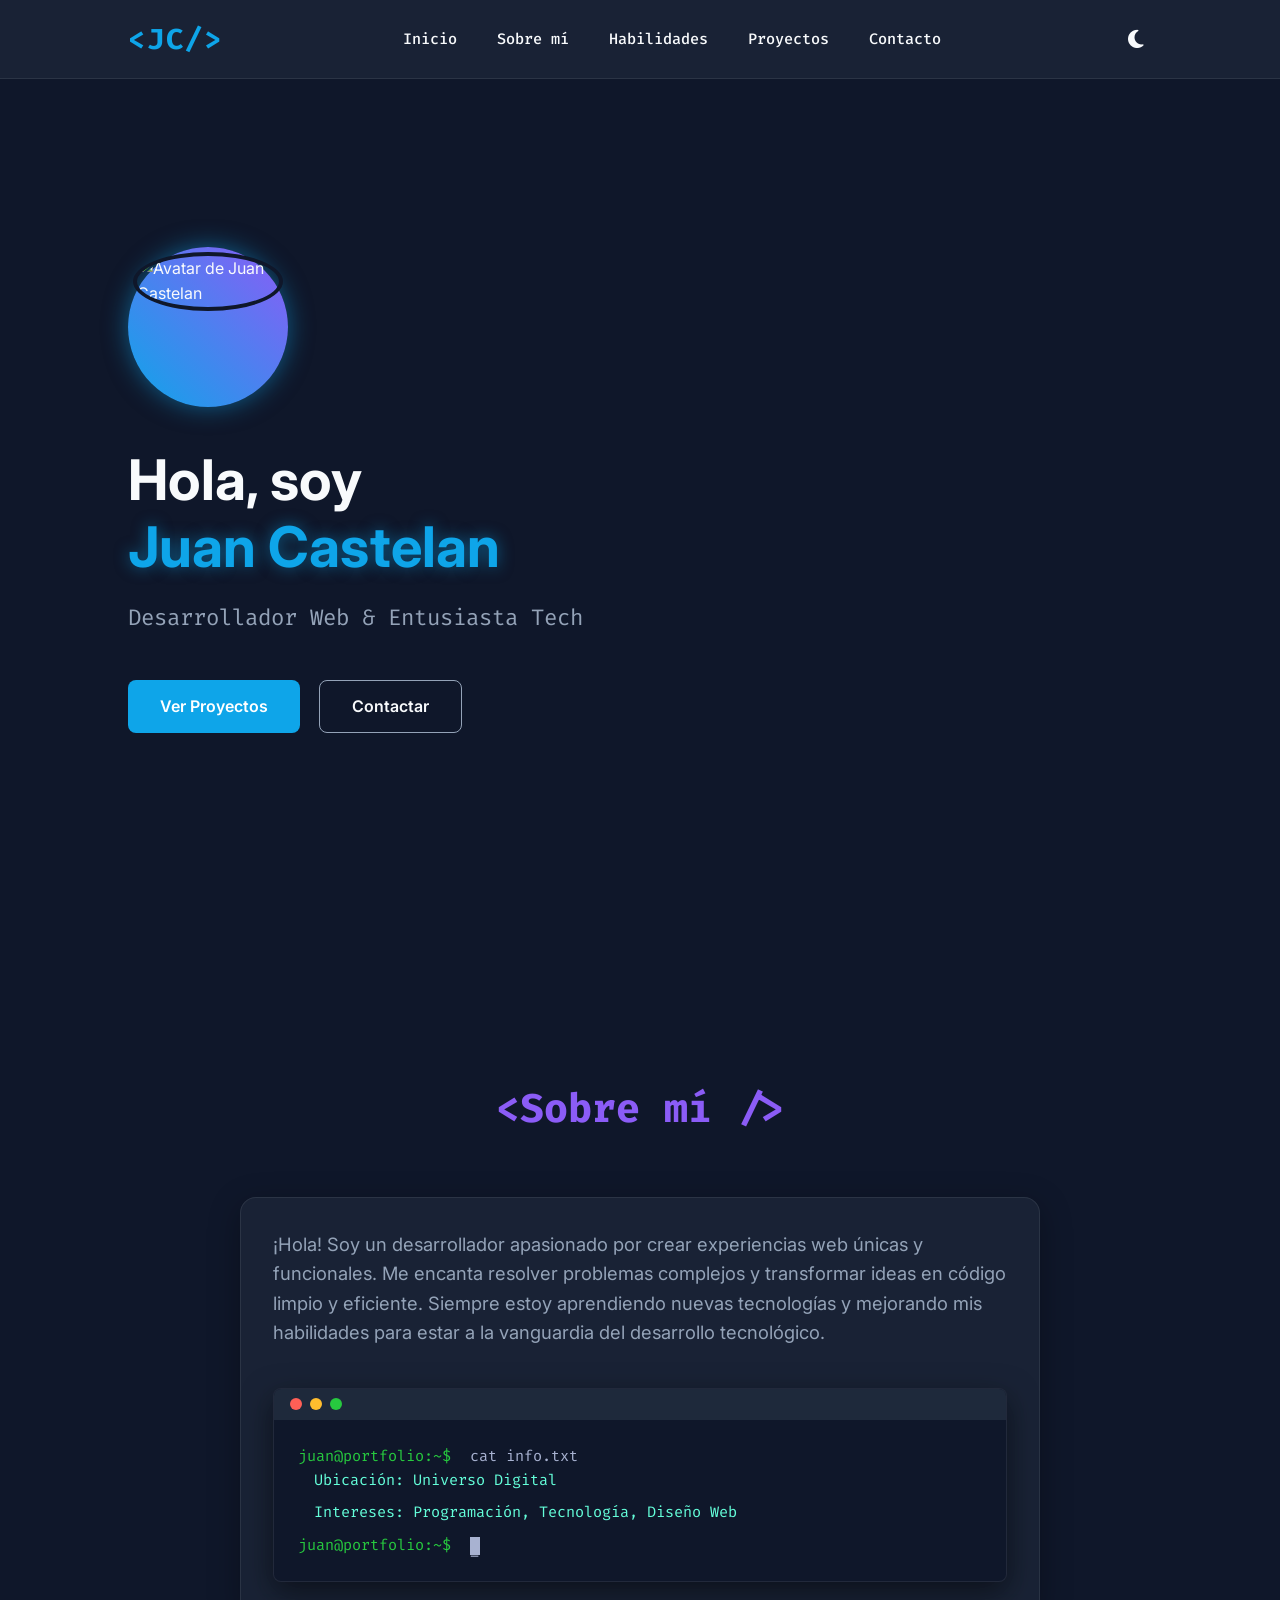
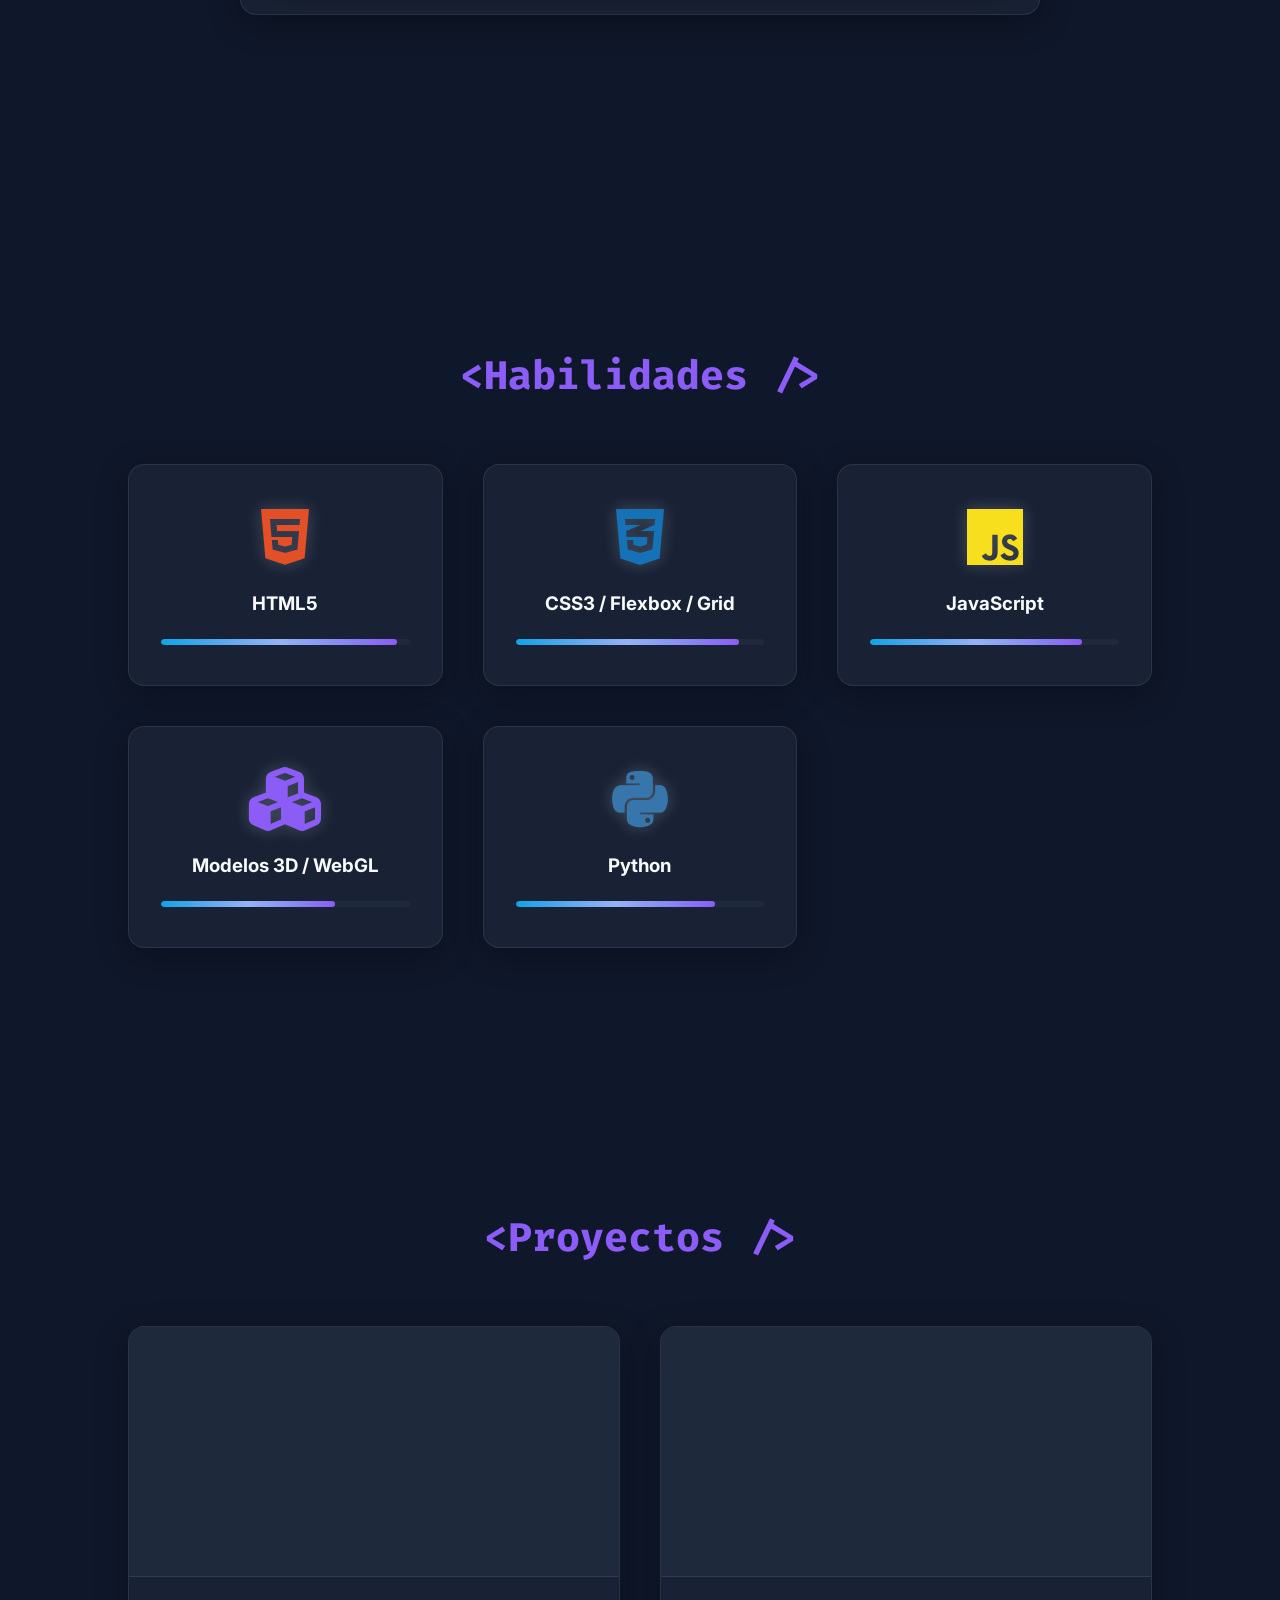
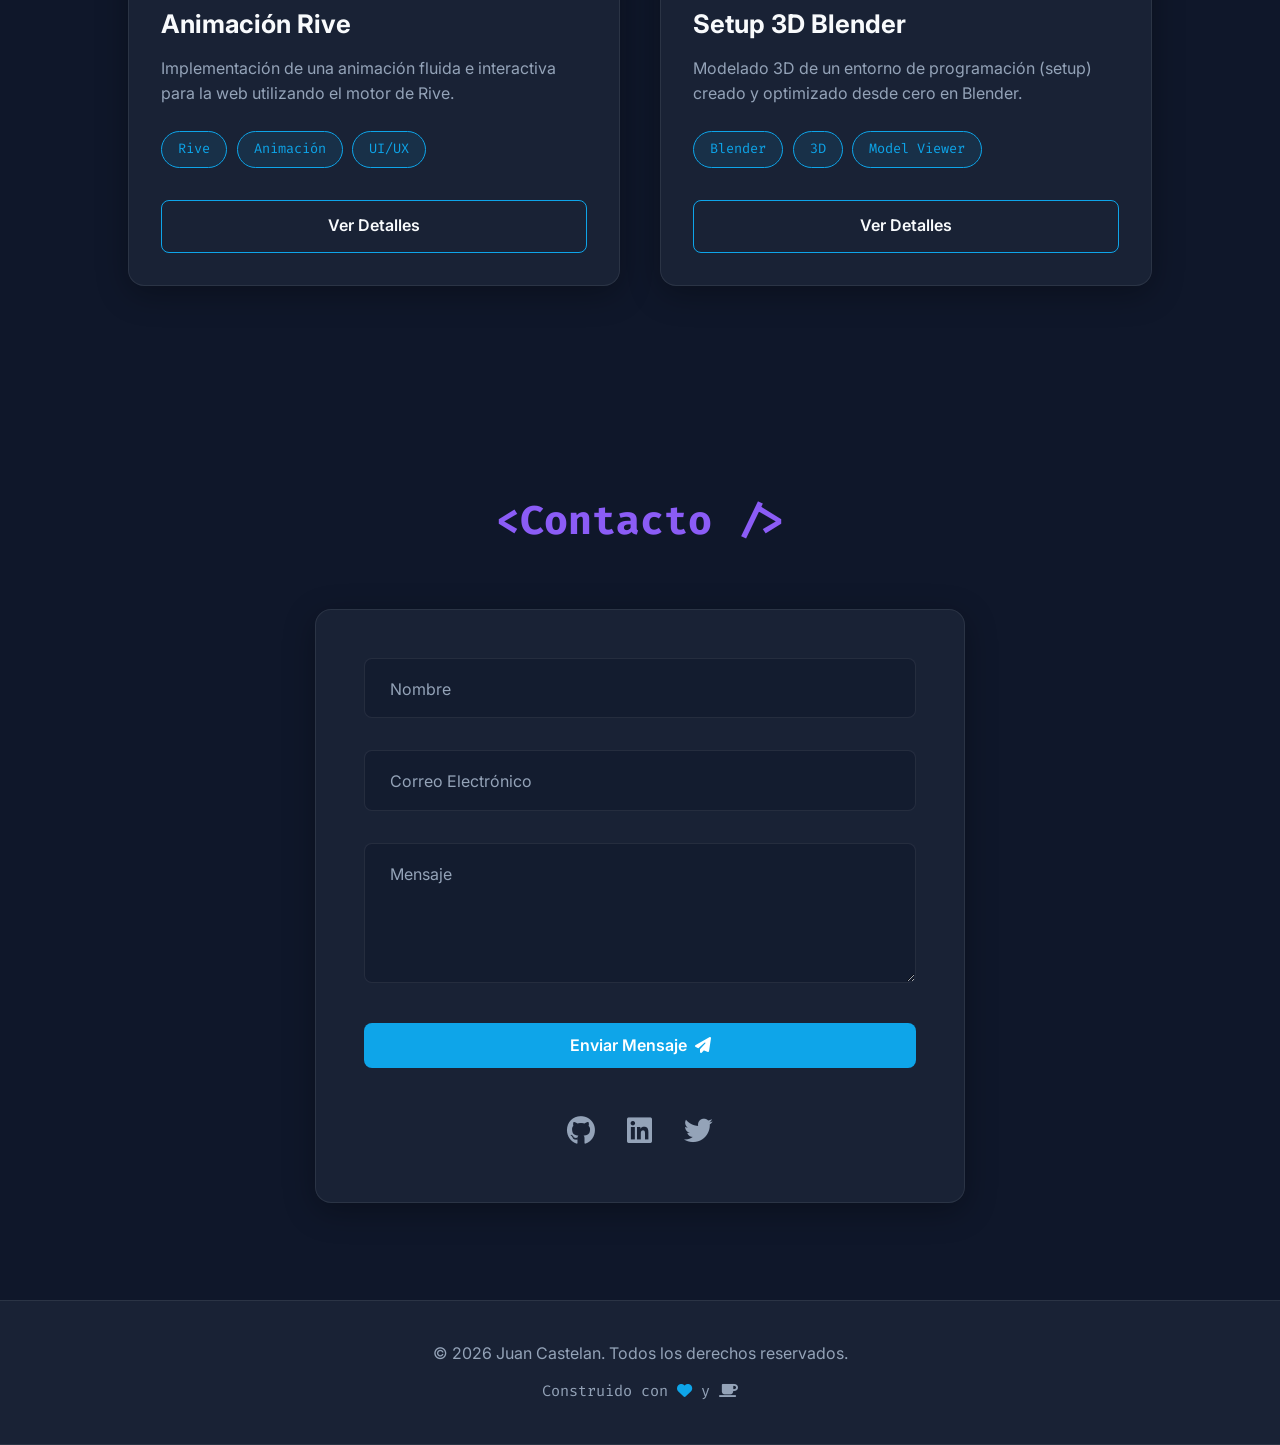
==== pagina web/index.html @ 3aab851e "15/05/2026 Dia 2" ====
<!DOCTYPE html>
<html lang="es" data-theme="dark">
<head>
    <meta charset="UTF-8">
    <meta name="viewport" content="width=device-width, initial-scale=1.0">
    <title>Juan Castelan | Portafolio</title>
    <!-- CSS -->
    <link rel="stylesheet" href="styles.css">
    <!-- Google Fonts -->
    <link href="https://fonts.googleapis.com/css2?family=Fira+Code:wght@300;400;500;700&family=Inter:wght@300;400;600;700&display=swap" rel="stylesheet">
    <!-- FontAwesome -->
    <link rel="stylesheet" href="https://cdnjs.cloudflare.com/ajax/libs/font-awesome/6.4.0/css/all.min.css">
    <!-- Model Viewer -->
    <script type="module" src="https://ajax.googleapis.com/ajax/libs/model-viewer/3.4.0/model-viewer.min.js"></script>
</head>
<body>
    <nav class="navbar glassmorphism">
        <div class="logo">
            <span class="glitch" data-text="<JC/>">&lt;JC/&gt;</span>
        </div>
        <ul class="nav-links">
            <li><a href="#inicio">Inicio</a></li>
            <li><a href="#sobre-mi">Sobre mí</a></li>
            <li><a href="#habilidades">Habilidades</a></li>
            <li><a href="#proyectos">Proyectos</a></li>
            <li><a href="#contacto">Contacto</a></li>
        </ul>
        <button id="theme-toggle" class="glow-btn" aria-label="Cambiar tema">
            <i class="fas fa-moon" id="theme-icon"></i>
        </button>
        <div class="hamburger">
            <div class="line1"></div>
            <div class="line2"></div>
            <div class="line3"></div>
        </div>
    </nav>

    <header id="inicio" class="hero">
        <div class="hero-content">
            <div class="profile-container">
                <div class="avatar-glow">
                    <!-- Espacio para el avatar de perfil -->
                    <img src="https://ui-avatars.com/api/?name=Juan+Castelan&background=0ea5e9&color=fff&size=160&bold=true" alt="Avatar de Juan Castelan" class="avatar">
                </div>
            </div>
            <h1 class="typing-text">Hola, soy <br><span class="highlight">Juan Castelan</span></h1>
            <h2 class="subtitle">Desarrollador Web & Entusiasta Tech</h2>
            <div class="hero-buttons">
                <a href="#proyectos" class="btn primary-btn glow-effect">Ver Proyectos</a>
                <a href="#contacto" class="btn secondary-btn">Contactar</a>
            </div>
        </div>
        <div class="hero-3d">
            <!-- Google Model Viewer Integrado -->
            <model-viewer 
                src="assets/3d/setup.glb" 
                alt="Un modelo 3D de un setup de programador" 
                auto-rotate 
                camera-controls 
                interaction-prompt="none"
                shadow-intensity="1"
                environment-image="neutral"
                exposure="1.2">
            </model-viewer>
        </div>
    </header>

    <main>
        <section id="sobre-mi" class="section">
            <h2 class="section-title">&lt;Sobre mí /&gt;</h2>
            <div class="about-container glass-card hover-glow">
                <p>¡Hola! Soy un desarrollador apasionado por crear experiencias web únicas y funcionales. Me encanta resolver problemas complejos y transformar ideas en código limpio y eficiente. Siempre estoy aprendiendo nuevas tecnologías y mejorando mis habilidades para estar a la vanguardia del desarrollo tecnológico.</p>
                
                <div class="terminal-window">
                    <div class="terminal-header">
                        <span class="dot red"></span>
                        <span class="dot yellow"></span>
                        <span class="dot green"></span>
                    </div>
                    <div class="terminal-body">
                        <p><span class="prompt">juan@portfolio:~$</span> cat info.txt</p>
                        <p class="output">Ubicación: Universo Digital</p>
                        <p class="output">Intereses: Programación, Tecnología, Diseño Web</p>
                        <p><span class="prompt">juan@portfolio:~$</span> <span class="cursor">_</span></p>
                    </div>
                </div>
            </div>
        </section>

        <section id="habilidades" class="section">
            <h2 class="section-title">&lt;Habilidades /&gt;</h2>
            <div class="skills-grid">
                <div class="skill-card glass-card hover-glow">
                    <i class="fab fa-html5 skill-icon" style="color: #e34f26;"></i>
                    <h3>HTML5</h3>
                    <div class="progress-bar"><div class="progress" style="width: 95%;"></div></div>
                </div>
                <div class="skill-card glass-card hover-glow">
                    <i class="fab fa-css3-alt skill-icon" style="color: #1572b6;"></i>
                    <h3>CSS3 / Flexbox / Grid</h3>
                    <div class="progress-bar"><div class="progress" style="width: 90%;"></div></div>
                </div>
                <div class="skill-card glass-card hover-glow">
                    <i class="fab fa-js skill-icon" style="color: #f7df1e;"></i>
                    <h3>JavaScript</h3>
                    <div class="progress-bar"><div class="progress" style="width: 85%;"></div></div>
                </div>
                <div class="skill-card glass-card hover-glow">
                    <i class="fas fa-cubes skill-icon" style="color: #8b5cf6;"></i>
                    <h3>Modelos 3D / WebGL</h3>
                    <div class="progress-bar"><div class="progress" style="width: 70%;"></div></div>
                </div>
                <div class="skill-card glass-card hover-glow">
                    <i class="fab fa-python skill-icon" style="color: #3776ab;"></i>
                    <h3>Python</h3>
                    <div class="progress-bar"><div class="progress" style="width: 80%;"></div></div>
                </div>
            </div>
        </section>

        <section id="proyectos" class="section">
            <h2 class="section-title">&lt;Proyectos /&gt;</h2>
            <div class="projects-grid">
                <!-- Proyecto 1: Animación Rive -->
                <article class="project-card glass-card hover-glow">
                    <div class="project-media">
                        <video autoplay loop muted playsinline class="project-video">
                            <!-- Sustituye esta ruta por la ruta real de tu video -->
                            <source src="assets/videos/animacion.mp4" type="video/mp4">
                            Tu navegador no soporta videos.
                        </video>
                    </div>
                    <div class="project-info">
                        <h3>Animación Rive</h3>
                        <p>Implementación de una animación fluida e interactiva para la web utilizando el motor de Rive.</p>
                        <div class="tags">
                            <span class="tag">Rive</span>
                            <span class="tag">Animación</span>
                            <span class="tag">UI/UX</span>
                        </div>
                        <a href="#" class="btn outline-btn glow-effect">Ver Detalles</a>
                    </div>
                </article>

                <!-- Proyecto 2: Setup 3D -->
                <article class="project-card glass-card hover-glow">
                    <div class="project-media">
                        <model-viewer 
                            src="assets/3d/Setup Juan Castelan.glb" 
                            alt="Modelo 3D de un setup hecho en Blender" 
                            auto-rotate 
                            camera-controls 
                            shadow-intensity="1"
                            class="project-3d">
                        </model-viewer>
                    </div>
                    <div class="project-info">
                        <h3>Setup 3D Blender</h3>
                        <p>Modelado 3D de un entorno de programación (setup) creado y optimizado desde cero en Blender.</p>
                        <div class="tags">
                            <span class="tag">Blender</span>
                            <span class="tag">3D</span>
                            <span class="tag">Model Viewer</span>
                        </div>
                        <a href="#" class="btn outline-btn glow-effect">Ver Detalles</a>
                    </div>
                </article>
            </div>
        </section>

        <section id="contacto" class="section">
            <h2 class="section-title">&lt;Contacto /&gt;</h2>
            <div class="contact-container glass-card hover-glow">
                <form id="contact-form" class="contact-form">
                    <div class="input-group">
                        <input type="text" id="name" required placeholder=" ">
                        <label for="name">Nombre</label>
                    </div>
                    <div class="input-group">
                        <input type="email" id="email" required placeholder=" ">
                        <label for="email">Correo Electrónico</label>
                    </div>
                    <div class="input-group">
                        <textarea id="message" rows="5" required placeholder=" "></textarea>
                        <label for="message">Mensaje</label>
                    </div>
                    <button type="submit" class="btn primary-btn glow-effect w-100">
                        <span>Enviar Mensaje</span>
                        <i class="fas fa-paper-plane"></i>
                    </button>
                </form>
                <div class="social-links">
                    <a href="#" class="social-icon hover-glow" aria-label="GitHub"><i class="fab fa-github"></i></a>
                    <a href="#" class="social-icon hover-glow" aria-label="LinkedIn"><i class="fab fa-linkedin"></i></a>
                    <a href="#" class="social-icon hover-glow" aria-label="Twitter"><i class="fab fa-twitter"></i></a>
                </div>
            </div>
        </section>
    </main>

    <footer class="footer glassmorphism">
        <p>&copy; 2026 Juan Castelan. Todos los derechos reservados.</p>
        <p class="footer-code">Construido con <i class="fas fa-heart" style="color: var(--accent-color);"></i> y <i class="fas fa-coffee"></i></p>
    </footer>

    <!-- Scripts -->
    <script src="script.js"></script>
</body>
</html>
---- pagina web/styles.css ----
/* =========================================
   Variables y Tema
   ========================================= */
:root {
    /* Tema Oscuro (Por defecto) */
    --bg-color: #0f172a;
    --bg-secondary: #1e293b;
    --text-primary: #f8fafc;
    --text-secondary: #94a3b8;
    --accent-color: #0ea5e9; /* Cyan / Neón */
    --accent-glow: rgba(14, 165, 233, 0.5);
    --secondary-accent: #8b5cf6; /* Morado Hacker */
    
    --glass-bg: rgba(30, 41, 59, 0.7);
    --glass-border: rgba(255, 255, 255, 0.08);
    
    --font-main: 'Inter', sans-serif;
    --font-code: 'Fira Code', monospace;
}

[data-theme="light"] {
    /* Tema Claro */
    --bg-color: #f8fafc;
    --bg-secondary: #e2e8f0;
    --text-primary: #0f172a;
    --text-secondary: #475569;
    --accent-color: #0284c7;
    --accent-glow: rgba(2, 132, 199, 0.3);
    --secondary-accent: #7c3aed;
    
    --glass-bg: rgba(255, 255, 255, 0.7);
    --glass-border: rgba(0, 0, 0, 0.1);
}

/* =========================================
   Reset y Base
   ========================================= */
* {
    margin: 0;
    padding: 0;
    box-sizing: border-box;
    scroll-behavior: smooth;
}

body {
    font-family: var(--font-main);
    background-color: var(--bg-color);
    color: var(--text-primary);
    line-height: 1.6;
    transition: background-color 0.4s ease, color 0.4s ease;
    overflow-x: hidden;
}

h1, h2, h3, h4, h5, h6 {
    font-weight: 700;
    line-height: 1.2;
}

a {
    text-decoration: none;
    color: inherit;
}

ul {
    list-style: none;
}

/* =========================================
   Glassmorphism y Utilidades
   ========================================= */
.glassmorphism {
    background: var(--glass-bg);
    backdrop-filter: blur(16px);
    -webkit-backdrop-filter: blur(16px);
    border-bottom: 1px solid var(--glass-border);
}

.glass-card {
    background: var(--glass-bg);
    backdrop-filter: blur(12px);
    border: 1px solid var(--glass-border);
    border-radius: 16px;
    padding: 2rem;
    box-shadow: 0 8px 32px 0 rgba(0, 0, 0, 0.3);
    transition: transform 0.3s ease, box-shadow 0.3s ease, border-color 0.3s ease;
}

.highlight {
    color: var(--accent-color);
    text-shadow: 0 0 15px var(--accent-glow);
}

.section {
    padding: 6rem 10%;
    min-height: 100vh;
    display: flex;
    flex-direction: column;
    justify-content: center;
}

.section-title {
    font-family: var(--font-code);
    font-size: 2.5rem;
    margin-bottom: 4rem;
    text-align: center;
    color: var(--secondary-accent);
}

.hover-glow:hover {
    transform: translateY(-5px);
    box-shadow: 0 10px 30px var(--accent-glow);
    border-color: var(--accent-color);
}

/* =========================================
   Navegación
   ========================================= */
.navbar {
    position: fixed;
    top: 0;
    left: 0;
    width: 100%;
    display: flex;
    justify-content: space-between;
    align-items: center;
    padding: 1rem 10%;
    z-index: 1000;
}

.logo {
    font-family: var(--font-code);
    font-size: 1.8rem;
    font-weight: 700;
    color: var(--accent-color);
    letter-spacing: 2px;
}

.nav-links {
    display: flex;
    gap: 2.5rem;
}

.nav-links li a {
    font-weight: 500;
    position: relative;
    transition: color 0.3s ease;
    font-family: var(--font-code);
    font-size: 0.95rem;
}

.nav-links li a::after {
    content: '';
    position: absolute;
    width: 0;
    height: 2px;
    bottom: -6px;
    left: 0;
    background-color: var(--accent-color);
    transition: width 0.3s ease;
    box-shadow: 0 0 8px var(--accent-glow);
}

.nav-links li a:hover::after {
    width: 100%;
}

.nav-links li a:hover {
    color: var(--accent-color);
}

.glow-btn {
    background: transparent;
    border: none;
    color: var(--text-primary);
    font-size: 1.3rem;
    cursor: pointer;
    padding: 0.5rem;
    border-radius: 50%;
    transition: all 0.3s ease;
    display: flex;
    align-items: center;
    justify-content: center;
}

.glow-btn:hover {
    color: var(--accent-color);
    text-shadow: 0 0 15px var(--accent-glow);
    transform: scale(1.15);
}

.hamburger {
    display: none;
    cursor: pointer;
}

.hamburger div {
    width: 25px;
    height: 3px;
    background-color: var(--text-primary);
    margin: 5px;
    transition: all 0.3s ease;
    border-radius: 2px;
}

/* =========================================
   Hero Section
   ========================================= */
.hero {
    min-height: 100vh;
    display: grid;
    grid-template-columns: 1fr 1fr;
    align-items: center;
    padding: 0 10%;
    padding-top: 80px;
    gap: 2rem;
}

.hero-content {
    display: flex;
    flex-direction: column;
    gap: 1.5rem;
    z-index: 2;
}

.profile-container {
    margin-bottom: 1rem;
}

.avatar-glow {
    width: 160px;
    height: 160px;
    border-radius: 50%;
    padding: 5px;
    background: linear-gradient(45deg, var(--accent-color), var(--secondary-accent));
    box-shadow: 0 0 25px var(--accent-glow);
    animation: pulseGlow 3s infinite alternate;
}

.avatar {
    width: 100%;
    height: 100%;
    border-radius: 50%;
    object-fit: cover;
    border: 4px solid var(--bg-color);
}

.typing-text {
    font-size: 3.5rem;
    line-height: 1.2;
}

.subtitle {
    font-size: 1.4rem;
    color: var(--text-secondary);
    font-weight: 400;
    font-family: var(--font-code);
}

.hero-buttons {
    display: flex;
    gap: 1.2rem;
    margin-top: 1.5rem;
}

.btn {
    padding: 0.8rem 2rem;
    border-radius: 8px;
    font-weight: 600;
    font-family: var(--font-main);
    cursor: pointer;
    transition: all 0.3s ease;
    text-align: center;
    border: none;
    display: inline-flex;
    align-items: center;
    justify-content: center;
    gap: 0.5rem;
    font-size: 1rem;
}

.primary-btn {
    background-color: var(--accent-color);
    color: #fff;
}

.glow-effect:hover {
    box-shadow: 0 0 20px var(--accent-glow), 0 0 40px var(--accent-glow);
    transform: translateY(-3px);
}

.secondary-btn {
    background-color: transparent;
    color: var(--text-primary);
    border: 1px solid var(--text-secondary);
}

.secondary-btn:hover {
    border-color: var(--accent-color);
    color: var(--accent-color);
    box-shadow: inset 0 0 10px var(--accent-glow);
}

.hero-3d {
    width: 100%;
    height: 550px;
    position: relative;
    border-radius: 20px;
}

model-viewer {
    width: 100%;
    height: 100%;
    --poster-color: transparent;
    border-radius: 20px;
    outline: none;
}

/* =========================================
   Sobre mí
   ========================================= */
.about-container {
    max-width: 800px;
    margin: 0 auto;
    font-size: 1.15rem;
    color: var(--text-secondary);
}

.terminal-window {
    margin-top: 2.5rem;
    background-color: #0f172a;
    border-radius: 8px;
    overflow: hidden;
    border: 1px solid var(--glass-border);
    font-family: var(--font-code);
    box-shadow: 0 10px 30px rgba(0,0,0,0.5);
}

.terminal-header {
    background-color: #1e293b;
    padding: 0.6rem 1rem;
    display: flex;
    gap: 8px;
}

.dot {
    width: 12px;
    height: 12px;
    border-radius: 50%;
}
.dot.red { background-color: #ff5f56; }
.dot.yellow { background-color: #ffbd2e; }
.dot.green { background-color: #27c93f; }

.terminal-body {
    padding: 1.5rem;
    font-size: 0.95rem;
    color: #a8b2d1;
}

.prompt {
    color: #27c93f;
    margin-right: 10px;
}

.output {
    margin-left: 1rem;
    color: #64ffda;
    margin-bottom: 0.5rem;
}

.cursor {
    display: inline-block;
    width: 10px;
    height: 1.2em;
    background-color: #a8b2d1;
    vertical-align: middle;
    animation: blink 1s step-end infinite;
}

/* =========================================
   Habilidades
   ========================================= */
.skills-grid {
    display: grid;
    grid-template-columns: repeat(auto-fit, minmax(240px, 1fr));
    gap: 2.5rem;
}

.skill-card {
    text-align: center;
    padding: 2.5rem 2rem;
}

.skill-icon {
    font-size: 4rem;
    margin-bottom: 1.5rem;
    filter: drop-shadow(0 0 8px rgba(255,255,255,0.2));
}

.progress-bar {
    width: 100%;
    height: 6px;
    background-color: var(--bg-secondary);
    border-radius: 4px;
    margin-top: 1.5rem;
    overflow: hidden;
}

.progress {
    height: 100%;
    background: linear-gradient(90deg, var(--accent-color), var(--secondary-accent));
    border-radius: 4px;
    position: relative;
}

.progress::after {
    content: '';
    position: absolute;
    top: 0;
    right: 0;
    bottom: 0;
    left: 0;
    background: linear-gradient(90deg, transparent, rgba(255,255,255,0.4), transparent);
    animation: shimmer 2s infinite;
}

/* =========================================
   Proyectos
   ========================================= */
.projects-grid {
    display: grid;
    grid-template-columns: repeat(auto-fit, minmax(320px, 1fr));
    gap: 2.5rem;
}

.project-card {
    overflow: hidden;
    padding: 0;
    display: flex;
    flex-direction: column;
}

.project-media {
    height: 250px;
    background: var(--bg-secondary);
    border-bottom: 1px solid var(--glass-border);
    position: relative;
    overflow: hidden;
}

.project-video {
    width: 100%;
    height: 100%;
    object-fit: cover;
}

.project-3d {
    width: 100%;
    height: 100%;
    --poster-color: transparent;
    outline: none;
}

.project-info {
    padding: 2rem;
    display: flex;
    flex-direction: column;
    flex-grow: 1;
}

.project-info h3 {
    font-size: 1.6rem;
    margin-bottom: 1rem;
    color: var(--text-primary);
}

.project-info p {
    color: var(--text-secondary);
    margin-bottom: 1.5rem;
    flex-grow: 1;
}

.tags {
    display: flex;
    flex-wrap: wrap;
    gap: 0.6rem;
    margin-bottom: 2rem;
}

.tag {
    background-color: rgba(14, 165, 233, 0.1);
    color: var(--accent-color);
    padding: 0.4rem 1rem;
    border-radius: 20px;
    font-size: 0.85rem;
    font-family: var(--font-code);
    border: 1px solid var(--accent-color);
}

.outline-btn {
    background: transparent;
    color: var(--text-primary);
    border: 1px solid var(--accent-color);
    width: 100%;
}

.outline-btn:hover {
    background-color: var(--accent-color);
    color: #fff;
}

/* =========================================
   Contacto
   ========================================= */
.contact-container {
    max-width: 650px;
    margin: 0 auto;
    width: 100%;
    padding: 3rem;
}

.contact-form {
    display: flex;
    flex-direction: column;
    gap: 2rem;
}

.input-group {
    position: relative;
}

.input-group input,
.input-group textarea {
    width: 100%;
    padding: 1.2rem;
    background-color: rgba(15, 23, 42, 0.5);
    border: 1px solid var(--glass-border);
    border-radius: 8px;
    color: var(--text-primary);
    font-family: var(--font-main);
    font-size: 1rem;
    transition: all 0.3s ease;
}

.input-group input:focus,
.input-group textarea:focus {
    outline: none;
    border-color: var(--accent-color);
    box-shadow: 0 0 15px var(--accent-glow);
    background-color: var(--bg-color);
}

.input-group label {
    position: absolute;
    left: 1.2rem;
    top: 1.2rem;
    color: var(--text-secondary);
    transition: all 0.3s ease;
    pointer-events: none;
    background-color: transparent;
    padding: 0 0.4rem;
}

.input-group input:focus ~ label,
.input-group input:not(:placeholder-shown) ~ label,
.input-group textarea:focus ~ label,
.input-group textarea:not(:placeholder-shown) ~ label {
    top: -0.6rem;
    left: 1rem;
    font-size: 0.85rem;
    color: var(--accent-color);
    background-color: var(--bg-color);
    border-radius: 4px;
}

.w-100 {
    width: 100%;
}

.social-links {
    display: flex;
    justify-content: center;
    gap: 2rem;
    margin-top: 2.5rem;
}

.social-icon {
    font-size: 1.8rem;
    color: var(--text-secondary);
    transition: all 0.3s ease;
}

.social-icon:hover {
    color: var(--accent-color);
    transform: translateY(-3px);
    text-shadow: 0 0 10px var(--accent-glow);
}

/* =========================================
   Footer
   ========================================= */
.footer {
    text-align: center;
    padding: 2.5rem;
    border-top: 1px solid var(--glass-border);
    color: var(--text-secondary);
}

.footer-code {
    font-family: var(--font-code);
    margin-top: 0.8rem;
    font-size: 0.95rem;
}

/* =========================================
   Animaciones
   ========================================= */
@keyframes pulseGlow {
    0% { box-shadow: 0 0 15px var(--accent-glow); }
    100% { box-shadow: 0 0 35px var(--accent-glow), 0 0 50px var(--secondary-accent); }
}

@keyframes blink {
    50% { opacity: 0; }
}

@keyframes shimmer {
    0% { transform: translateX(-100%); }
    100% { transform: translateX(100%); }
}

/* =========================================
   Responsive
   ========================================= */
@media screen and (max-width: 1024px) {
    .section {
        padding: 5rem 5%;
    }
    
    .hero {
        padding: 0 5%;
        padding-top: 100px;
        grid-template-columns: 1fr;
        text-align: center;
        gap: 0;
    }

    .hero-content {
        align-items: center;
    }

    .hero-buttons {
        justify-content: center;
    }

    .hero-3d {
        height: 450px;
        margin-top: 2rem;
    }
}

@media screen and (max-width: 768px) {
    .nav-links {
        position: fixed;
        right: 0px;
        height: 100vh;
        top: 0;
        background: var(--glass-bg);
        backdrop-filter: blur(20px);
        -webkit-backdrop-filter: blur(20px);
        display: flex;
        flex-direction: column;
        align-items: center;
        width: 70%;
        transform: translateX(100%);
        transition: transform 0.4s cubic-bezier(0.4, 0, 0.2, 1);
        padding-top: 120px;
        border-left: 1px solid var(--glass-border);
    }

    .nav-links.active {
        transform: translateX(0%);
    }

    .hamburger {
        display: block;
        z-index: 1001;
    }

    .hamburger.active .line1 {
        transform: rotate(-45deg) translate(-5px, 6px);
    }

    .hamburger.active .line2 {
        opacity: 0;
    }

    .hamburger.active .line3 {
        transform: rotate(45deg) translate(-5px, -6px);
    }

    .typing-text {
        font-size: 2.5rem;
    }
    
    .section-title {
        font-size: 2rem;
    }
    
    .contact-container {
        padding: 1.5rem;
    }
}
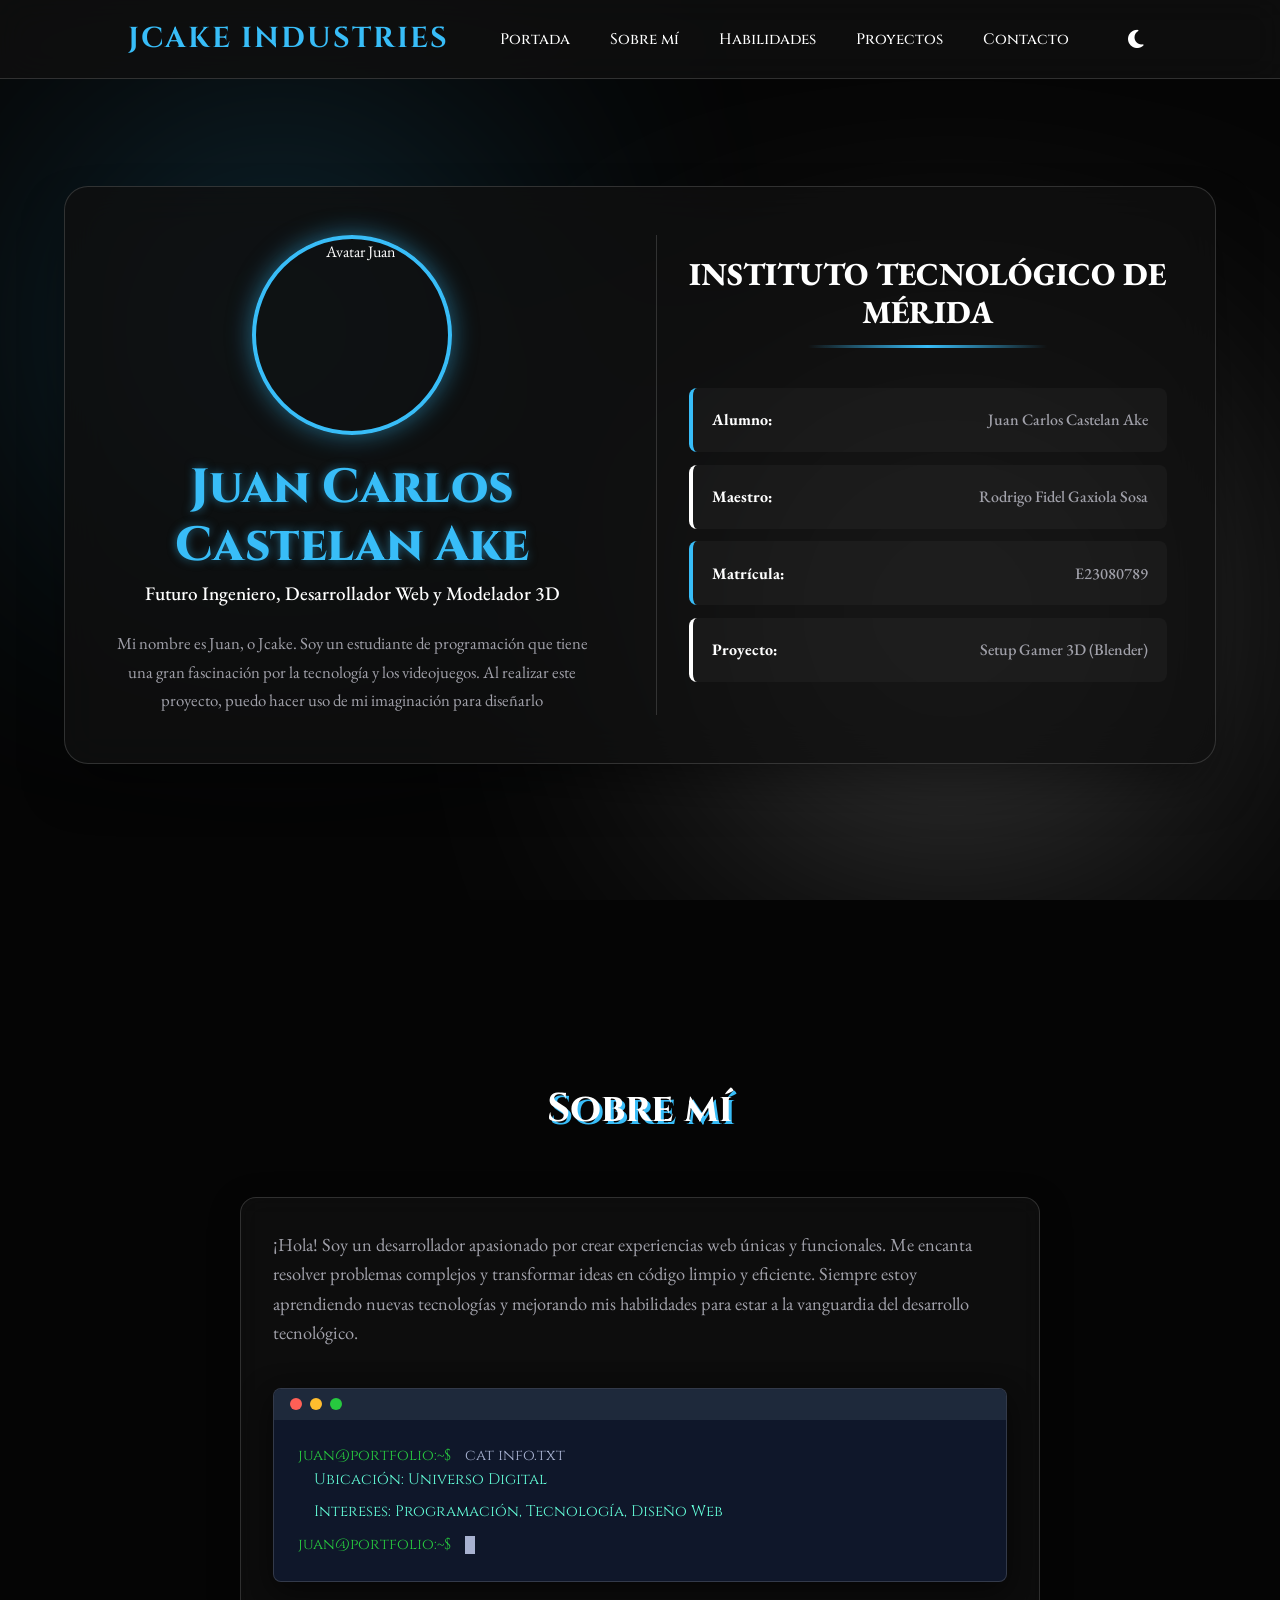
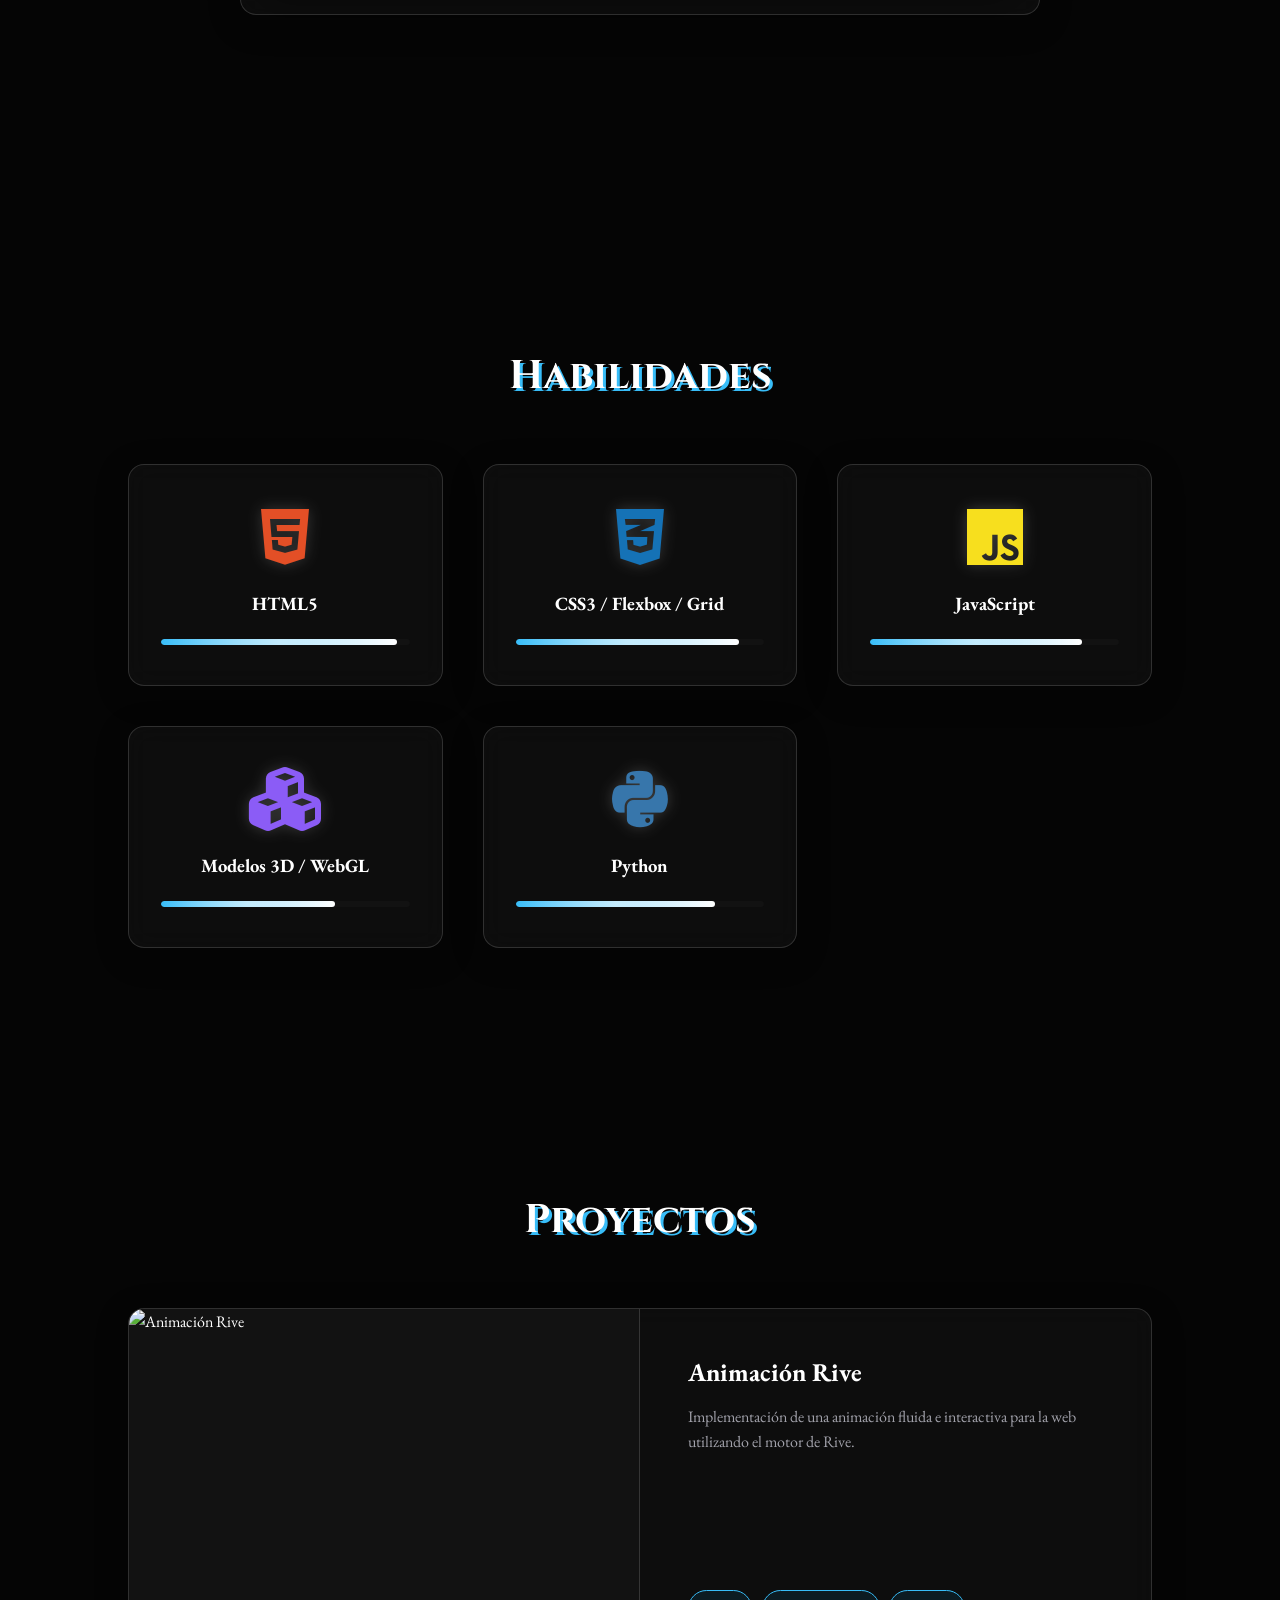
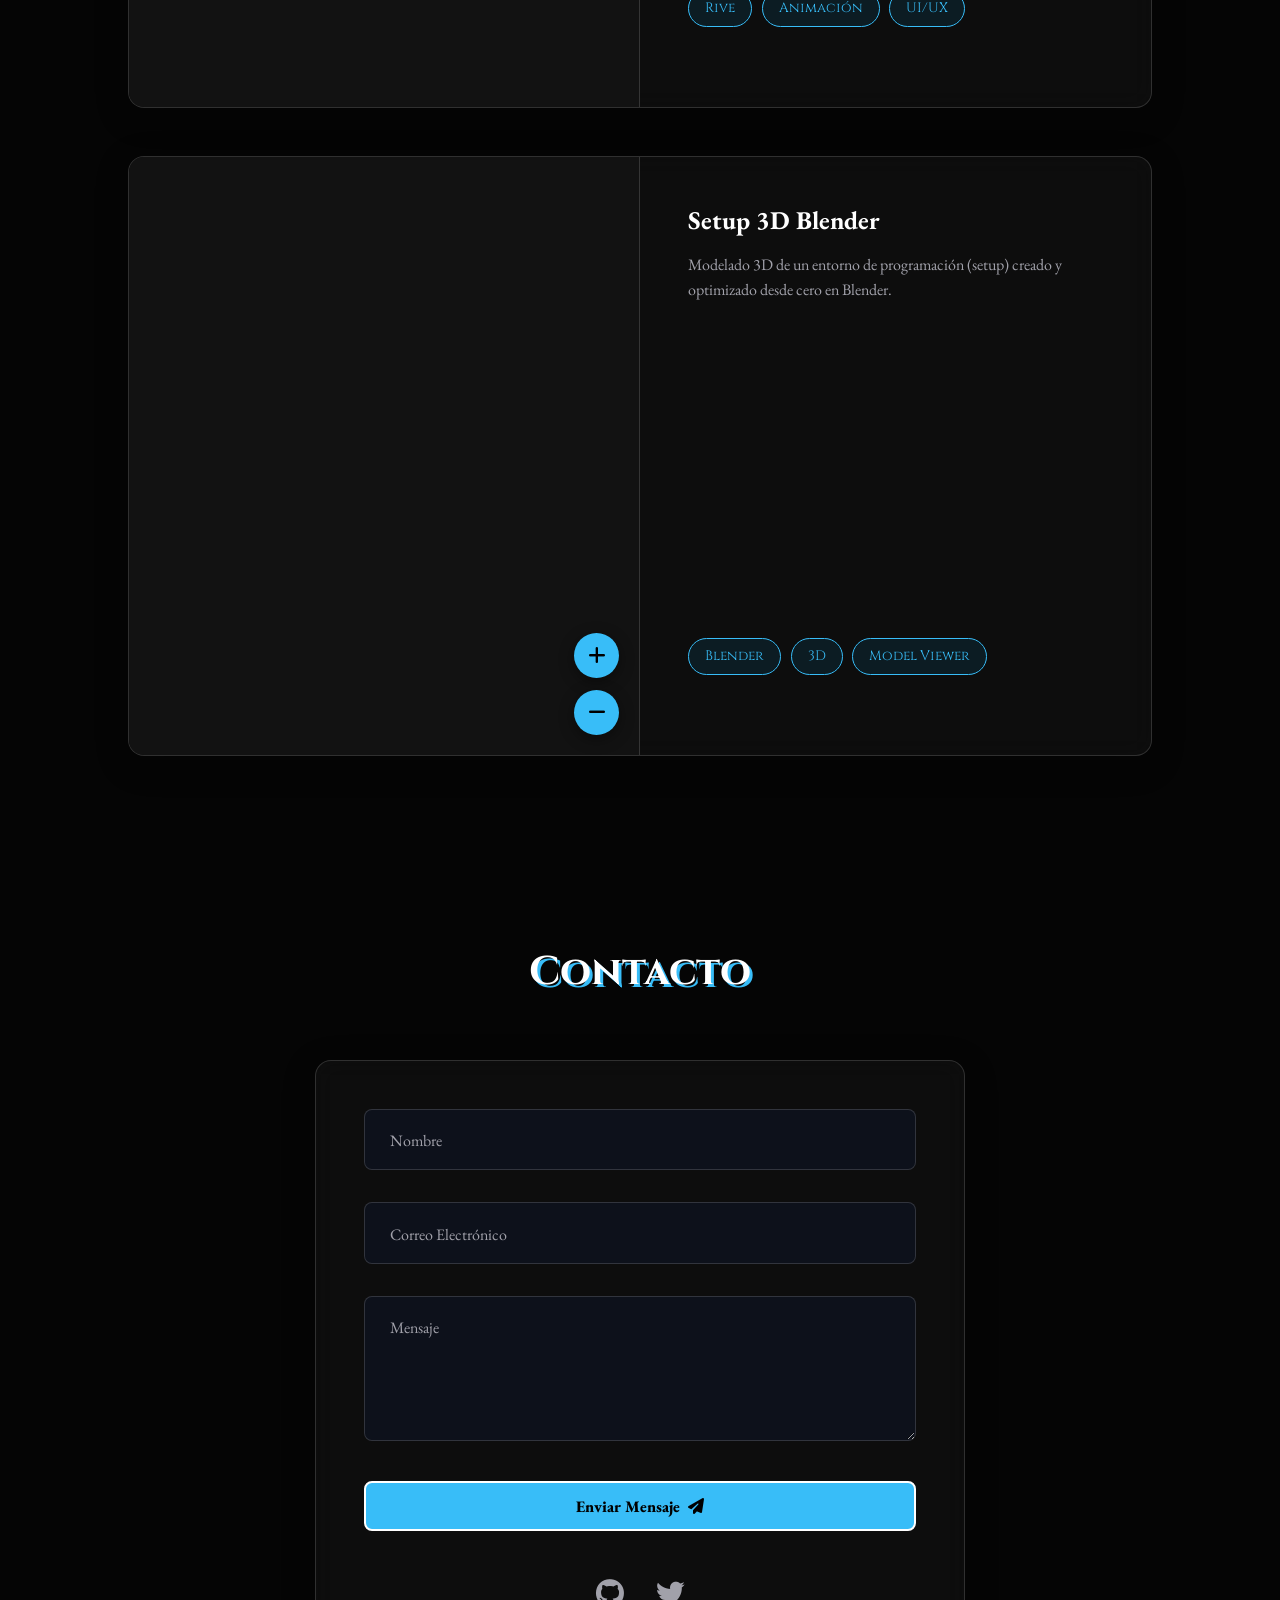
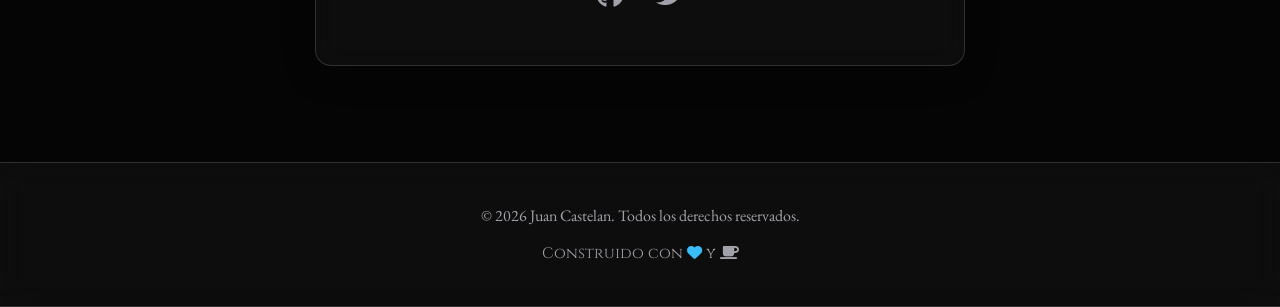
==== commit b3ede4b7: "16/05/2026 Dia 3" ====
--- a/pagina web/index.html
+++ b/pagina web/index.html
@@ -1,25 +1,36 @@
 <!DOCTYPE html>
 <html lang="es" data-theme="dark">
+
 <head>
     <meta charset="UTF-8">
     <meta name="viewport" content="width=device-width, initial-scale=1.0">
-    <title>Juan Castelan | Portafolio</title>
+    <title>JCAKE Industries</title>
     <!-- CSS -->
     <link rel="stylesheet" href="styles.css">
     <!-- Google Fonts -->
-    <link href="https://fonts.googleapis.com/css2?family=Fira+Code:wght@300;400;500;700&family=Inter:wght@300;400;600;700&display=swap" rel="stylesheet">
+    <link
+        href="https://fonts.googleapis.com/css2?family=Cinzel:wght@400;600;700;800&family=EB+Garamond:ital,wght@0,400;0,500;0,600;0,700;1,400&display=swap"
+        rel="stylesheet">
     <!-- FontAwesome -->
     <link rel="stylesheet" href="https://cdnjs.cloudflare.com/ajax/libs/font-awesome/6.4.0/css/all.min.css">
-    <!-- Model Viewer -->
-    <script type="module" src="https://ajax.googleapis.com/ajax/libs/model-viewer/3.4.0/model-viewer.min.js"></script>
+    <!-- Import Map para Three.js -->
+    <script type="importmap">
+      {
+        "imports": {
+          "three": "https://unpkg.com/three@0.160.0/build/three.module.js",
+          "three/addons/": "https://unpkg.com/three@0.160.0/examples/jsm/"
+        }
+      }
+    </script>
 </head>
+
 <body>
     <nav class="navbar glassmorphism">
         <div class="logo">
-            <span class="glitch" data-text="<JC/>">&lt;JC/&gt;</span>
+            <span class="glitch" data-text="JCAKE INDUSTRIES">JCAKE INDUSTRIES</span>
         </div>
         <ul class="nav-links">
-            <li><a href="#inicio">Inicio</a></li>
+            <li><a href="#portada">Portada</a></li>
             <li><a href="#sobre-mi">Sobre mí</a></li>
             <li><a href="#habilidades">Habilidades</a></li>
             <li><a href="#proyectos">Proyectos</a></li>
@@ -35,42 +46,53 @@
         </div>
     </nav>
 
-    <header id="inicio" class="hero">
-        <div class="hero-content">
-            <div class="profile-container">
-                <div class="avatar-glow">
-                    <!-- Espacio para el avatar de perfil -->
-                    <img src="https://ui-avatars.com/api/?name=Juan+Castelan&background=0ea5e9&color=fff&size=160&bold=true" alt="Avatar de Juan Castelan" class="avatar">
-                </div>
-            </div>
-            <h1 class="typing-text">Hola, soy <br><span class="highlight">Juan Castelan</span></h1>
-            <h2 class="subtitle">Desarrollador Web & Entusiasta Tech</h2>
-            <div class="hero-buttons">
-                <a href="#proyectos" class="btn primary-btn glow-effect">Ver Proyectos</a>
-                <a href="#contacto" class="btn secondary-btn">Contactar</a>
-            </div>
-        </div>
-        <div class="hero-3d">
-            <!-- Google Model Viewer Integrado -->
-            <model-viewer 
-                src="assets/3d/setup.glb" 
-                alt="Un modelo 3D de un setup de programador" 
-                auto-rotate 
-                camera-controls 
-                interaction-prompt="none"
-                shadow-intensity="1"
-                environment-image="neutral"
-                exposure="1.2">
-            </model-viewer>
-        </div>
-    </header>
-
     <main>
+        <section id="portada" class="portada-section">
+            <div class="portada-content">
+                <div class="portada-left">
+                    <img src="https://ui-avatars.com/api/?name=Juan+Carlos+Castelan+Ake&background=0ea5e9&color=fff&size=200&bold=true"
+                        alt="Avatar Juan" class="portada-avatar">
+                    <h1 class="portada-name glitch" data-text="Juan Carlos Castelan Ake">Juan Carlos Castelan Ake</h1>
+                    <h2 class="portada-subtitle typing-text">Futuro Ingeniero, Desarrollador Web y Modelador 3D</h2>
+                    <p class="portada-bio">
+                        Mi nombre es Juan, o Jcake. Soy un estudiante de programación que tiene una gran fascinación por
+                        la tecnología y los videojuegos. Al realizar este proyecto, puedo hacer uso de mi imaginación
+                        para diseñarlo
+                    </p>
+                </div>
+
+                <div class="portada-right">
+                    <h2 class="portada-school">INSTITUTO TECNOLÓGICO DE MÉRIDA</h2>
+                    <div class="portada-details">
+                        <div class="portada-row">
+                            <span class="portada-label">Alumno:</span>
+                            <span class="portada-value">Juan Carlos Castelan Ake</span>
+                        </div>
+                        <div class="portada-row">
+                            <span class="portada-label">Maestro:</span>
+                            <span class="portada-value">Rodrigo Fidel Gaxiola Sosa</span>
+                        </div>
+                        <div class="portada-row">
+                            <span class="portada-label">Matrícula:</span>
+                            <span class="portada-value">E23080789</span>
+                        </div>
+                        <div class="portada-row">
+                            <span class="portada-label">Proyecto:</span>
+                            <span class="portada-value">Setup Gamer 3D (Blender)</span>
+                        </div>
+                    </div>
+                </div>
+            </div>
+        </section>
+
         <section id="sobre-mi" class="section">
-            <h2 class="section-title">&lt;Sobre mí /&gt;</h2>
+            <h2 class="section-title">Sobre mí</h2>
             <div class="about-container glass-card hover-glow">
-                <p>¡Hola! Soy un desarrollador apasionado por crear experiencias web únicas y funcionales. Me encanta resolver problemas complejos y transformar ideas en código limpio y eficiente. Siempre estoy aprendiendo nuevas tecnologías y mejorando mis habilidades para estar a la vanguardia del desarrollo tecnológico.</p>
-                
+                <p>¡Hola! Soy un desarrollador apasionado por crear experiencias web únicas y funcionales. Me encanta
+                    resolver problemas complejos y transformar ideas en código limpio y eficiente. Siempre estoy
+                    aprendiendo nuevas tecnologías y mejorando mis habilidades para estar a la vanguardia del desarrollo
+                    tecnológico.</p>
+
                 <div class="terminal-window">
                     <div class="terminal-header">
                         <span class="dot red"></span>
@@ -88,88 +110,96 @@
         </section>
 
         <section id="habilidades" class="section">
-            <h2 class="section-title">&lt;Habilidades /&gt;</h2>
+            <h2 class="section-title">Habilidades</h2>
             <div class="skills-grid">
                 <div class="skill-card glass-card hover-glow">
                     <i class="fab fa-html5 skill-icon" style="color: #e34f26;"></i>
                     <h3>HTML5</h3>
-                    <div class="progress-bar"><div class="progress" style="width: 95%;"></div></div>
+                    <div class="progress-bar">
+                        <div class="progress" style="width: 95%;"></div>
+                    </div>
                 </div>
                 <div class="skill-card glass-card hover-glow">
                     <i class="fab fa-css3-alt skill-icon" style="color: #1572b6;"></i>
                     <h3>CSS3 / Flexbox / Grid</h3>
-                    <div class="progress-bar"><div class="progress" style="width: 90%;"></div></div>
+                    <div class="progress-bar">
+                        <div class="progress" style="width: 90%;"></div>
+                    </div>
                 </div>
                 <div class="skill-card glass-card hover-glow">
                     <i class="fab fa-js skill-icon" style="color: #f7df1e;"></i>
                     <h3>JavaScript</h3>
-                    <div class="progress-bar"><div class="progress" style="width: 85%;"></div></div>
+                    <div class="progress-bar">
+                        <div class="progress" style="width: 85%;"></div>
+                    </div>
                 </div>
                 <div class="skill-card glass-card hover-glow">
                     <i class="fas fa-cubes skill-icon" style="color: #8b5cf6;"></i>
                     <h3>Modelos 3D / WebGL</h3>
-                    <div class="progress-bar"><div class="progress" style="width: 70%;"></div></div>
+                    <div class="progress-bar">
+                        <div class="progress" style="width: 70%;"></div>
+                    </div>
                 </div>
                 <div class="skill-card glass-card hover-glow">
                     <i class="fab fa-python skill-icon" style="color: #3776ab;"></i>
                     <h3>Python</h3>
-                    <div class="progress-bar"><div class="progress" style="width: 80%;"></div></div>
+                    <div class="progress-bar">
+                        <div class="progress" style="width: 80%;"></div>
+                    </div>
                 </div>
             </div>
         </section>
 
         <section id="proyectos" class="section">
-            <h2 class="section-title">&lt;Proyectos /&gt;</h2>
+            <h2 class="section-title">Proyectos</h2>
             <div class="projects-grid">
                 <!-- Proyecto 1: Animación Rive -->
-                <article class="project-card glass-card hover-glow">
+                <article class="project-card glass-card hover-glow" id="project-rive">
                     <div class="project-media">
-                        <video autoplay loop muted playsinline class="project-video">
-                            <!-- Sustituye esta ruta por la ruta real de tu video -->
-                            <source src="assets/videos/animacion.mp4" type="video/mp4">
-                            Tu navegador no soporta videos.
-                        </video>
+                        <img src="assets/rive/Grabacion_2026-02-23_174334.gif" alt="Animación Rive"
+                            class="project-video" style="width: 100%; height: 100%; object-fit: contain;">
                     </div>
                     <div class="project-info">
                         <h3>Animación Rive</h3>
-                        <p>Implementación de una animación fluida e interactiva para la web utilizando el motor de Rive.</p>
+                        <p>Implementación de una animación fluida e interactiva para la web utilizando el motor de Rive.
+                        </p>
                         <div class="tags">
                             <span class="tag">Rive</span>
                             <span class="tag">Animación</span>
                             <span class="tag">UI/UX</span>
                         </div>
-                        <a href="#" class="btn outline-btn glow-effect">Ver Detalles</a>
+
                     </div>
                 </article>
 
                 <!-- Proyecto 2: Setup 3D -->
-                <article class="project-card glass-card hover-glow">
+                <article class="project-card glass-card hover-glow" id="project-blender">
                     <div class="project-media">
-                        <model-viewer 
-                            src="assets/3d/Setup Juan Castelan.glb" 
-                            alt="Modelo 3D de un setup hecho en Blender" 
-                            auto-rotate 
-                            camera-controls 
-                            shadow-intensity="1"
-                            class="project-3d">
-                        </model-viewer>
+                        <div id="blender-canvas-container" class="project-3d" style="width: 100%; height: 100%; min-height: 400px; position: relative;">
+                            <!-- Three.js Canvas se insertará aquí -->
+                        </div>
+                        <div class="zoom-controls">
+                            <button id="zoom-in" class="zoom-btn" title="Acercar"><i class="fas fa-plus"></i></button>
+                            <button id="zoom-out" class="zoom-btn" title="Alejar"><i class="fas fa-minus"></i></button>
+                        </div>
                     </div>
                     <div class="project-info">
                         <h3>Setup 3D Blender</h3>
-                        <p>Modelado 3D de un entorno de programación (setup) creado y optimizado desde cero en Blender.</p>
+                        <p>Modelado 3D de un entorno de programación (setup) creado y optimizado desde cero en Blender.
+                        </p>
                         <div class="tags">
                             <span class="tag">Blender</span>
                             <span class="tag">3D</span>
                             <span class="tag">Model Viewer</span>
                         </div>
-                        <a href="#" class="btn outline-btn glow-effect">Ver Detalles</a>
+
                     </div>
                 </article>
             </div>
         </section>
 
         <section id="contacto" class="section">
-            <h2 class="section-title">&lt;Contacto /&gt;</h2>
+            <h2 class="section-title">Contacto</h2>
             <div class="contact-container glass-card hover-glow">
                 <form id="contact-form" class="contact-form">
                     <div class="input-group">
@@ -190,9 +220,11 @@
                     </button>
                 </form>
                 <div class="social-links">
-                    <a href="#" class="social-icon hover-glow" aria-label="GitHub"><i class="fab fa-github"></i></a>
-                    <a href="#" class="social-icon hover-glow" aria-label="LinkedIn"><i class="fab fa-linkedin"></i></a>
-                    <a href="#" class="social-icon hover-glow" aria-label="Twitter"><i class="fab fa-twitter"></i></a>
+                    <a href="https://github.com/Jcake456" target="_blank" rel="noopener noreferrer"
+                        class="social-icon hover-glow" aria-label="GitHub"><i class="fab fa-github"></i></a>
+                    <!-- <a href="#" class="social-icon hover-glow" aria-label="LinkedIn"><i class="fab fa-linkedin"></i></a> -->
+                    <a href="https://x.com/Pancake513314" target="_blank" rel="noopener noreferrer"
+                        class="social-icon hover-glow" aria-label="Twitter"><i class="fab fa-twitter"></i></a>
                 </div>
             </div>
         </section>
@@ -200,10 +232,12 @@
 
     <footer class="footer glassmorphism">
         <p>&copy; 2026 Juan Castelan. Todos los derechos reservados.</p>
-        <p class="footer-code">Construido con <i class="fas fa-heart" style="color: var(--accent-color);"></i> y <i class="fas fa-coffee"></i></p>
+        <p class="footer-code">Construido con <i class="fas fa-heart" style="color: var(--accent-color);"></i> y <i
+                class="fas fa-coffee"></i></p>
     </footer>
 
     <!-- Scripts -->
-    <script src="script.js"></script>
+    <script type="module" src="script.js"></script>
 </body>
-</html>
+
+</html>
--- a/pagina web/styles.css
+++ b/pagina web/styles.css
@@ -2,34 +2,34 @@
    Variables y Tema
    ========================================= */
 :root {
-    /* Tema Oscuro (Por defecto) */
-    --bg-color: #0f172a;
-    --bg-secondary: #1e293b;
-    --text-primary: #f8fafc;
-    --text-secondary: #94a3b8;
-    --accent-color: #0ea5e9; /* Cyan / Neón */
-    --accent-glow: rgba(14, 165, 233, 0.5);
-    --secondary-accent: #8b5cf6; /* Morado Hacker */
+    /* Tema Oscuro (Rhodes Island Theme) */
+    --bg-color: #050505; /* Black */
+    --bg-secondary: #121212; /* Dark Grey */
+    --text-primary: #ffffff; /* White */
+    --text-secondary: #a1a1aa; /* Light Grey */
+    --accent-color: #38bdf8; /* Rhodes Island Cyan */
+    --accent-glow: rgba(56, 189, 248, 0.5);
+    --secondary-accent: #ffffff; /* White Accent */
     
-    --glass-bg: rgba(30, 41, 59, 0.7);
-    --glass-border: rgba(255, 255, 255, 0.08);
+    --glass-bg: rgba(15, 15, 15, 0.8);
+    --glass-border: rgba(255, 255, 255, 0.15);
     
-    --font-main: 'Inter', sans-serif;
-    --font-code: 'Fira Code', monospace;
+    --font-main: 'EB Garamond', serif;
+    --font-code: 'Cinzel', serif;
 }
 
 [data-theme="light"] {
-    /* Tema Claro */
-    --bg-color: #f8fafc;
-    --bg-secondary: #e2e8f0;
-    --text-primary: #0f172a;
-    --text-secondary: #475569;
-    --accent-color: #0284c7;
-    --accent-glow: rgba(2, 132, 199, 0.3);
-    --secondary-accent: #7c3aed;
+    /* Tema Claro (Endfield Industries Theme) */
+    --bg-color: #ffffff;
+    --bg-secondary: #f4f4f5;
+    --text-primary: #000000;
+    --text-secondary: #3f3f46;
+    --accent-color: #000000; /* Black for high contrast */
+    --accent-glow: rgba(0, 0, 0, 0.2);
+    --secondary-accent: #fcee0a; /* Endfield Yellow */
     
-    --glass-bg: rgba(255, 255, 255, 0.7);
-    --glass-border: rgba(0, 0, 0, 0.1);
+    --glass-bg: rgba(255, 255, 255, 0.85);
+    --glass-border: rgba(0, 0, 0, 0.15);
 }
 
 /* =========================================
@@ -429,21 +429,30 @@
    ========================================= */
 .projects-grid {
     display: grid;
-    grid-template-columns: repeat(auto-fit, minmax(320px, 1fr));
-    gap: 2.5rem;
+    grid-template-columns: 1fr;
+    gap: 3rem;
 }
 
 .project-card {
     overflow: hidden;
     padding: 0;
     display: flex;
-    flex-direction: column;
+    flex-direction: row;
+}
+
+#project-rive {
+    min-height: 400px;
+}
+
+#project-blender {
+    min-height: 600px;
 }
 
 .project-media {
-    height: 250px;
+    width: 50%;
+    height: auto;
     background: var(--bg-secondary);
-    border-bottom: 1px solid var(--glass-border);
+    border-right: 1px solid var(--glass-border);
     position: relative;
     overflow: hidden;
 }
@@ -462,9 +471,11 @@
 }
 
 .project-info {
-    padding: 2rem;
+    width: 50%;
+    padding: 3rem;
     display: flex;
     flex-direction: column;
+    justify-content: center;
     flex-grow: 1;
 }
 
@@ -656,6 +667,22 @@
     .hero-3d {
         height: 450px;
         margin-top: 2rem;
+    }
+
+    .project-card {
+        flex-direction: column;
+    }
+
+    .project-media {
+        width: 100%;
+        height: 300px;
+        border-right: none;
+        border-bottom: 1px solid var(--glass-border);
+    }
+
+    .project-info {
+        width: 100%;
+        padding: 2rem;
     }
 }
 
@@ -711,3 +738,307 @@
         padding: 1.5rem;
     }
 }
+
+/* =========================================
+   Portada Section
+   ========================================= */
+.portada-section {
+    display: flex;
+    align-items: center;
+    justify-content: center;
+    min-height: 100vh;
+    padding: 100px 5% 50px 5%;
+    position: relative;
+    overflow: hidden;
+}
+
+.portada-section::before {
+    content: '';
+    position: absolute;
+    top: 20%;
+    left: 10%;
+    width: 300px;
+    height: 300px;
+    background: var(--accent-color);
+    border-radius: 50%;
+    filter: blur(150px);
+    opacity: 0.5;
+    z-index: 0;
+}
+
+.portada-section::after {
+    content: '';
+    position: absolute;
+    bottom: 10%;
+    right: 10%;
+    width: 400px;
+    height: 400px;
+    background: var(--secondary-accent);
+    border-radius: 50%;
+    filter: blur(150px);
+    opacity: 0.4;
+    z-index: 0;
+}
+
+.portada-content {
+    display: flex;
+    flex-wrap: wrap;
+    width: 100%;
+    max-width: 1200px;
+    position: relative;
+    z-index: 1;
+    gap: 2rem;
+    padding: 3rem;
+    background: var(--glass-bg);
+    backdrop-filter: blur(20px);
+    -webkit-backdrop-filter: blur(20px);
+    border: 1px solid var(--glass-border);
+    box-shadow: 0 25px 50px -12px rgba(0, 0, 0, 0.5);
+    border-radius: 24px;
+}
+
+.portada-left, .portada-right {
+    flex: 1;
+    min-width: 300px;
+    display: flex;
+    flex-direction: column;
+    justify-content: center;
+}
+
+.portada-left {
+    align-items: center;
+    text-align: center;
+    padding-right: 2rem;
+}
+
+.portada-right {
+    padding-left: 2rem;
+    border-left: 1px solid var(--glass-border);
+}
+
+@media (max-width: 768px) {
+    .portada-left {
+        padding-right: 0;
+        border-right: none;
+        border-bottom: 1px solid var(--glass-border);
+        padding-bottom: 2rem;
+    }
+    .portada-right {
+        padding-left: 0;
+        border-left: none;
+        padding-top: 2rem;
+    }
+}
+
+.portada-avatar {
+    width: 200px;
+    height: 200px;
+    border-radius: 50%;
+    object-fit: cover;
+    margin-bottom: 1.5rem;
+    border: 4px solid var(--bg-color);
+    box-shadow: 0 0 25px var(--accent-glow);
+}
+
+.portada-name {
+    font-family: var(--font-code);
+    font-size: 3rem;
+    font-weight: 800;
+    margin-bottom: 0.5rem;
+    color: var(--accent-color);
+    text-shadow: 0 0 10px var(--accent-glow);
+}
+
+.portada-subtitle {
+    font-size: 1.2rem;
+    font-weight: 500;
+    margin-bottom: 1.5rem;
+    color: var(--text-primary);
+}
+
+.portada-bio {
+    font-size: 1.05rem;
+    line-height: 1.7;
+    color: var(--text-secondary);
+}
+
+.portada-school {
+    color: var(--text-primary);
+    font-size: 2rem;
+    text-align: center;
+    margin-bottom: 2.5rem;
+    padding-bottom: 1rem;
+    text-transform: uppercase;
+    font-weight: 800;
+    position: relative;
+}
+
+.portada-school::after {
+    content: '';
+    position: absolute;
+    bottom: 0;
+    left: 25%;
+    width: 50%;
+    height: 3px;
+    background: linear-gradient(90deg, transparent, var(--accent-color), transparent);
+}
+
+.portada-details {
+    width: 100%;
+}
+
+.portada-row {
+    display: flex;
+    justify-content: space-between;
+    padding: 1.2rem;
+    background: rgba(255, 255, 255, 0.03);
+    margin-bottom: 0.8rem;
+    border-radius: 8px;
+    border-left: 4px solid var(--accent-color);
+    transition: transform 0.2s, background 0.2s;
+}
+
+[data-theme="light"] .portada-row {
+    background: rgba(0, 0, 0, 0.03);
+}
+
+.portada-row:hover {
+    transform: translateX(5px);
+    background: rgba(255, 255, 255, 0.08);
+}
+
+[data-theme="light"] .portada-row:hover {
+    background: rgba(0, 0, 0, 0.08);
+}
+
+.portada-row:nth-child(even) {
+    border-left-color: var(--secondary-accent);
+}
+
+.portada-label {
+    font-weight: 700;
+    color: var(--text-primary);
+    font-size: 1rem;
+}
+
+.portada-value {
+    color: var(--text-secondary);
+    text-align: right;
+    font-weight: 500;
+    font-size: 1rem;
+}
+
+/* =========================================
+   Zoom Controls
+   ========================================= */
+.zoom-controls {
+    position: absolute;
+    bottom: 20px;
+    right: 20px;
+    display: flex;
+    flex-direction: column;
+    gap: 12px;
+    z-index: 10;
+}
+
+.zoom-btn {
+    width: 45px;
+    height: 45px;
+    border-radius: 50%;
+    background: rgba(14, 165, 233, 0.9);
+    color: white;
+    border: none;
+    cursor: pointer;
+    font-size: 1.2rem;
+    display: flex;
+    align-items: center;
+    justify-content: center;
+    box-shadow: 0 4px 15px rgba(0,0,0,0.4);
+    transition: transform 0.2s, background 0.2s;
+    backdrop-filter: blur(4px);
+}
+
+.zoom-btn:hover {
+    transform: scale(1.15);
+    background: rgba(139, 92, 246, 0.9);
+}
+
+/* =========================================
+   Endfield Light Theme Overrides
+   ========================================= */
+[data-theme="light"] .section-title {
+    color: #000;
+    text-shadow: 3px 3px 0px var(--secondary-accent);
+}
+
+[data-theme="light"] .primary-btn {
+    background-color: var(--secondary-accent);
+    color: #000;
+    font-weight: 800;
+    border: 2px solid #000;
+}
+
+[data-theme="light"] .primary-btn:hover {
+    box-shadow: 0 0 15px var(--secondary-accent);
+}
+
+[data-theme="light"] .portada-school::after {
+    background: linear-gradient(90deg, transparent, var(--secondary-accent), transparent);
+}
+
+[data-theme="light"] .portada-avatar {
+    border-color: var(--secondary-accent);
+    box-shadow: 0 0 25px var(--secondary-accent);
+}
+
+[data-theme="light"] .zoom-btn {
+    background: var(--secondary-accent);
+    color: #000;
+}
+
+[data-theme="light"] .zoom-btn:hover {
+    background: #000;
+    color: var(--secondary-accent);
+}
+
+/* =========================================
+   Rhodes Island Dark Theme Overrides
+   ========================================= */
+[data-theme="dark"] .section-title {
+    color: var(--text-primary);
+    text-shadow: 3px 3px 0px var(--accent-color);
+}
+
+[data-theme="dark"] .primary-btn {
+    background-color: var(--accent-color);
+    color: #000;
+    font-weight: 800;
+    border: 2px solid var(--text-primary);
+}
+
+[data-theme="dark"] .primary-btn:hover {
+    box-shadow: 0 0 15px var(--accent-glow);
+    background-color: var(--text-primary);
+    color: #000;
+    border-color: var(--accent-color);
+}
+
+[data-theme="dark"] .portada-school::after {
+    background: linear-gradient(90deg, transparent, var(--accent-color), transparent);
+}
+
+[data-theme="dark"] .portada-avatar {
+    border-color: var(--accent-color);
+    box-shadow: 0 0 25px var(--accent-glow);
+}
+
+[data-theme="dark"] .zoom-btn {
+    background: var(--accent-color);
+    color: #000;
+}
+
+[data-theme="dark"] .zoom-btn:hover {
+    background: var(--text-primary);
+    color: #000;
+    box-shadow: 0 0 15px var(--accent-glow);
+}
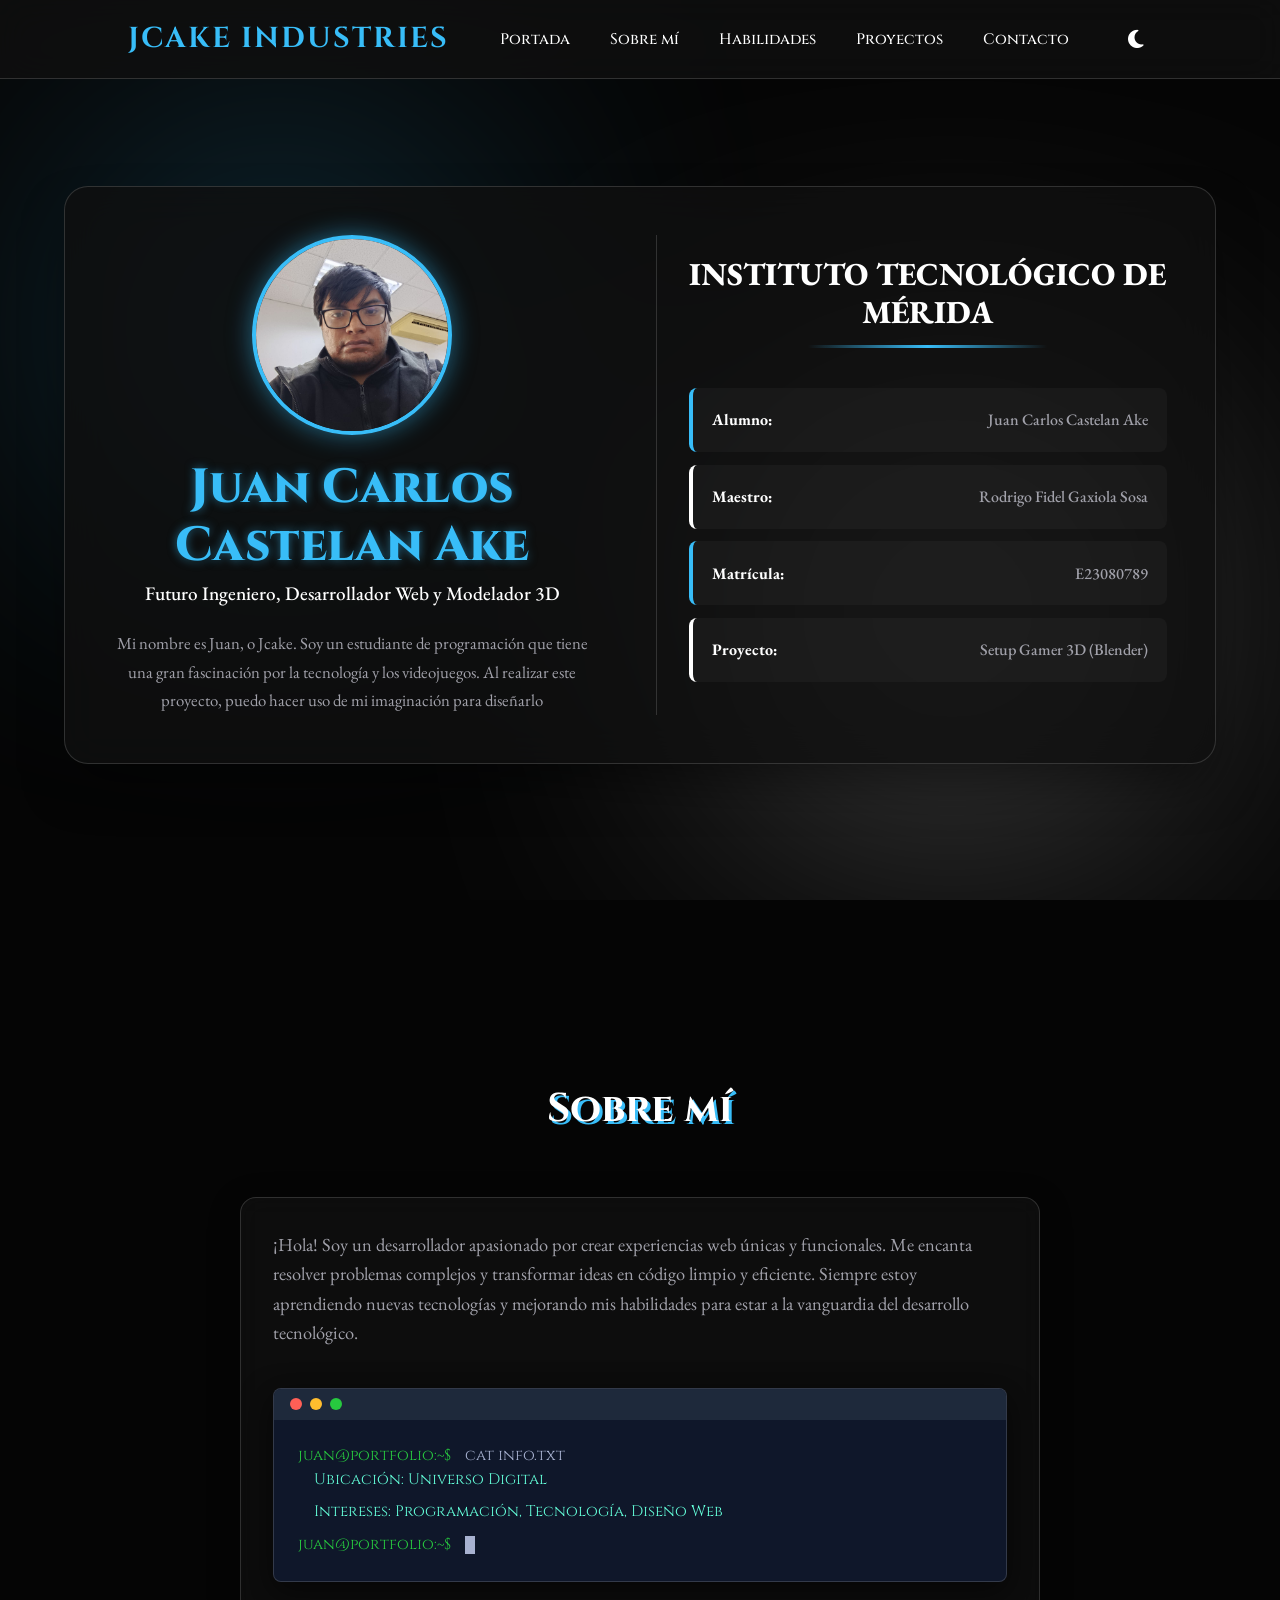
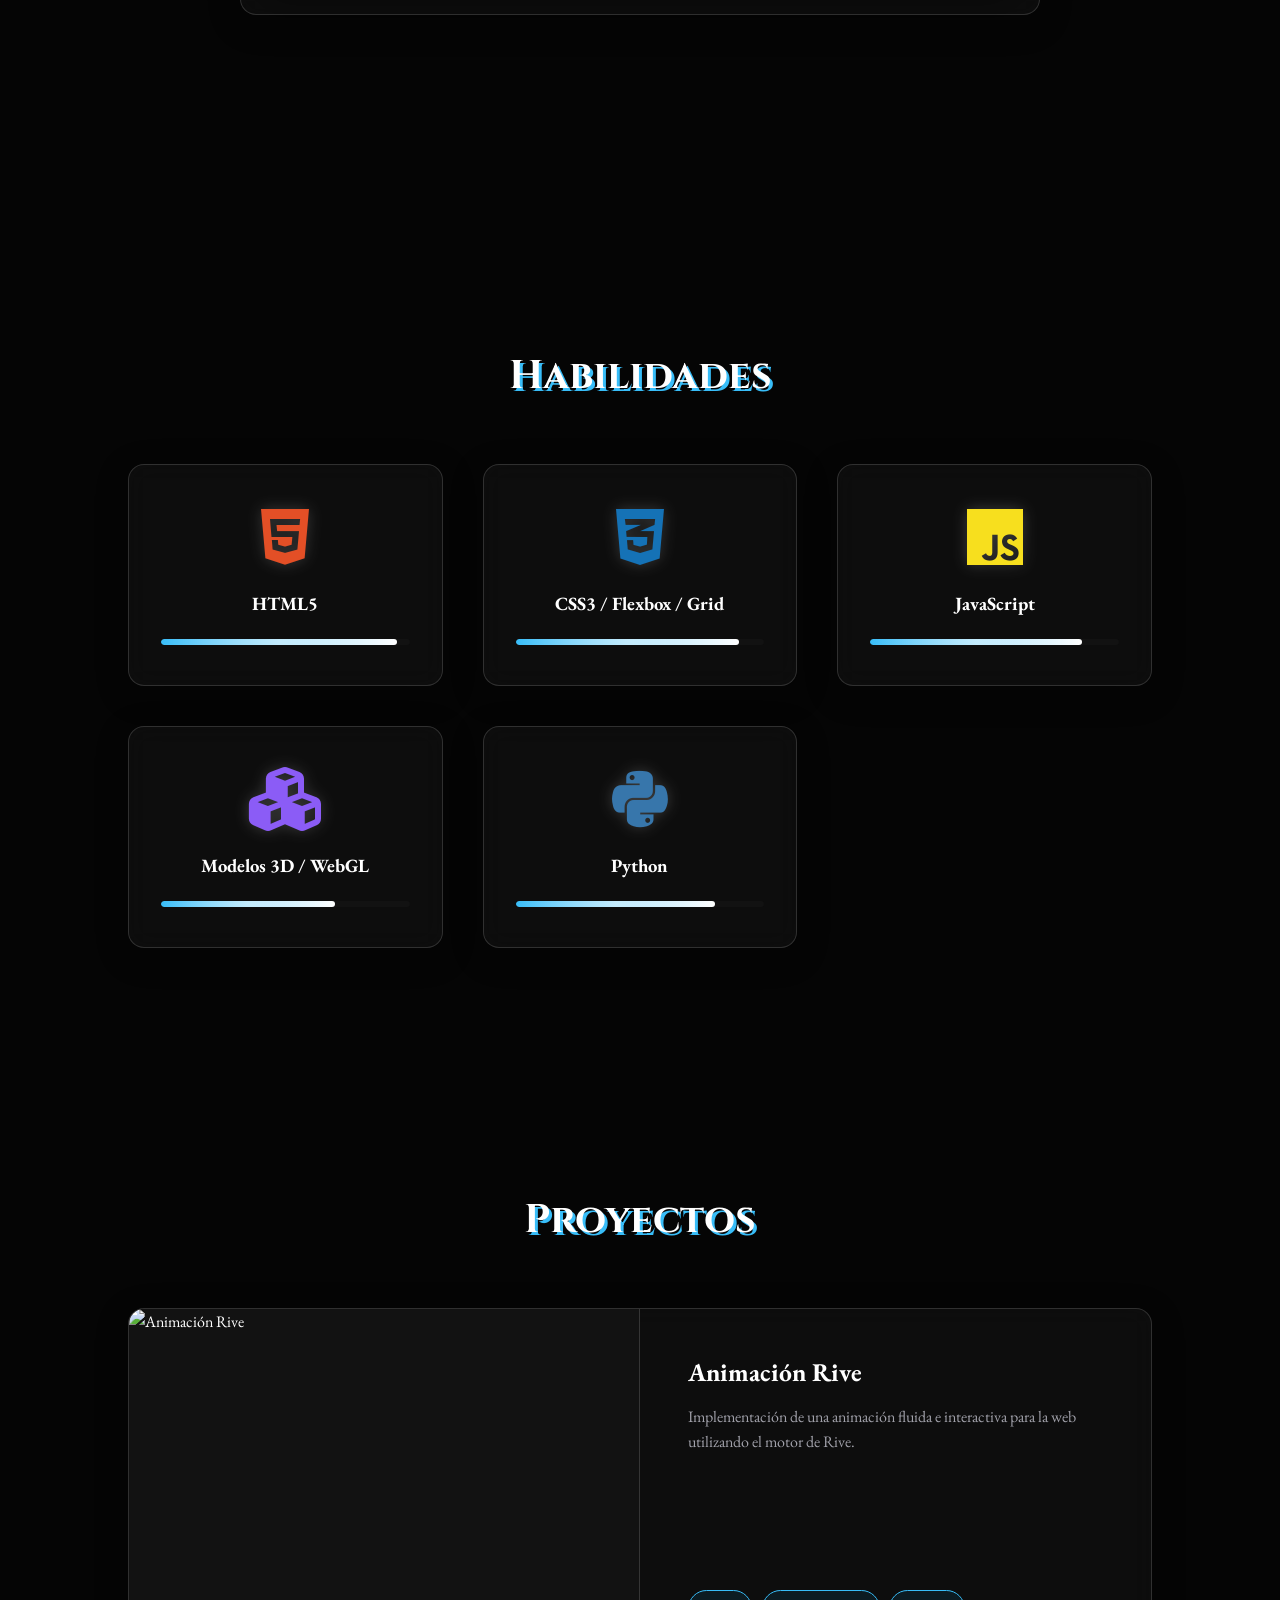
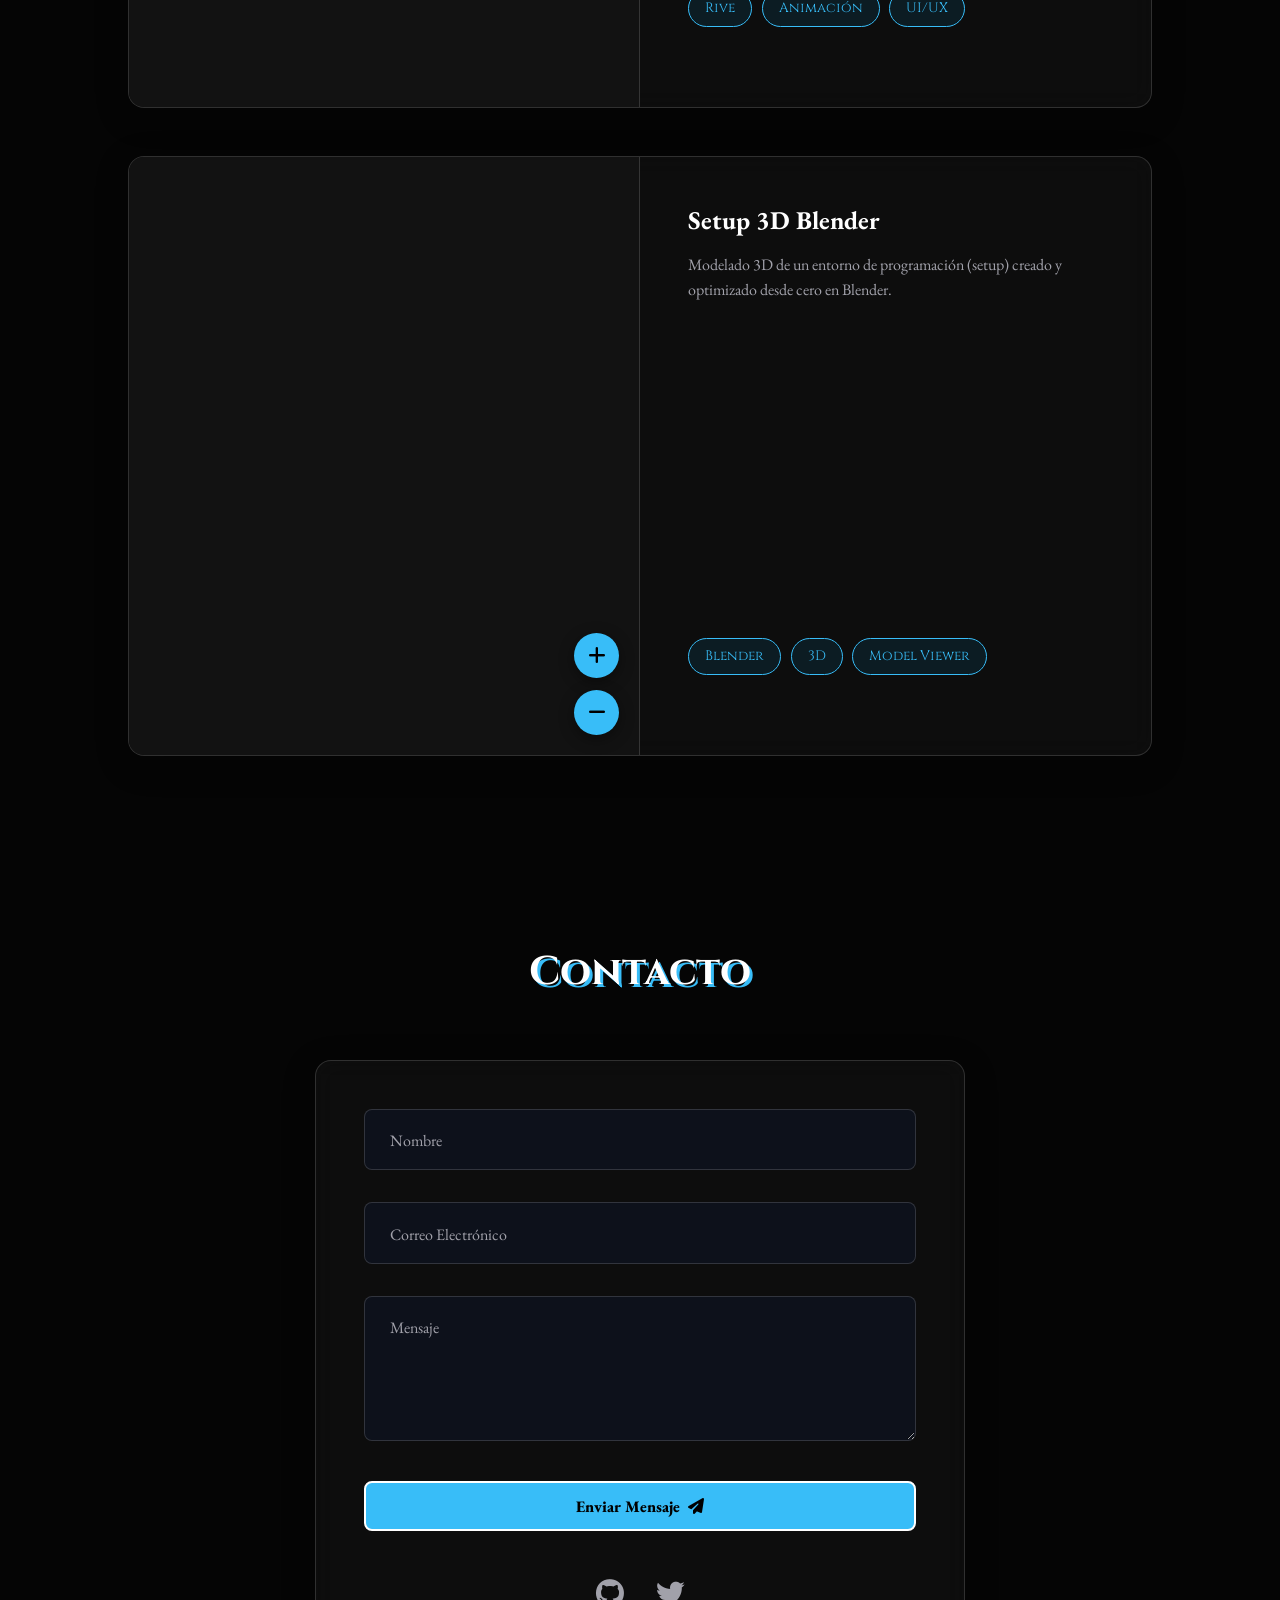
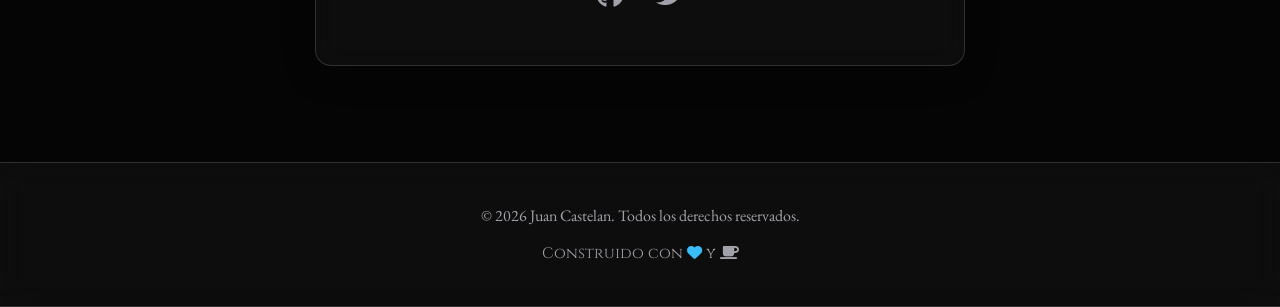
==== commit 926f56f6: "18/05/2026 Dia 5 foto en la portada" ====
--- a/pagina web/index.html
+++ b/pagina web/index.html
@@ -4,6 +4,7 @@
 <head>
     <meta charset="UTF-8">
     <meta name="viewport" content="width=device-width, initial-scale=1.0">
+    <link rel="icon" href="data:image/svg+xml,<svg xmlns='http://www.w3.org/2000/svg' viewBox='0 0 100 100'><text y='.9em' font-size='90'>🎮</text></svg>">
     <title>JCAKE Industries</title>
     <!-- CSS -->
     <link rel="stylesheet" href="styles.css">
@@ -50,7 +51,7 @@
         <section id="portada" class="portada-section">
             <div class="portada-content">
                 <div class="portada-left">
-                    <img src="https://ui-avatars.com/api/?name=Juan+Carlos+Castelan+Ake&background=0ea5e9&color=fff&size=200&bold=true"
+                    <img src="assets/Images/foto.jpeg"
                         alt="Avatar Juan" class="portada-avatar">
                     <h1 class="portada-name glitch" data-text="Juan Carlos Castelan Ake">Juan Carlos Castelan Ake</h1>
                     <h2 class="portada-subtitle typing-text">Futuro Ingeniero, Desarrollador Web y Modelador 3D</h2>
